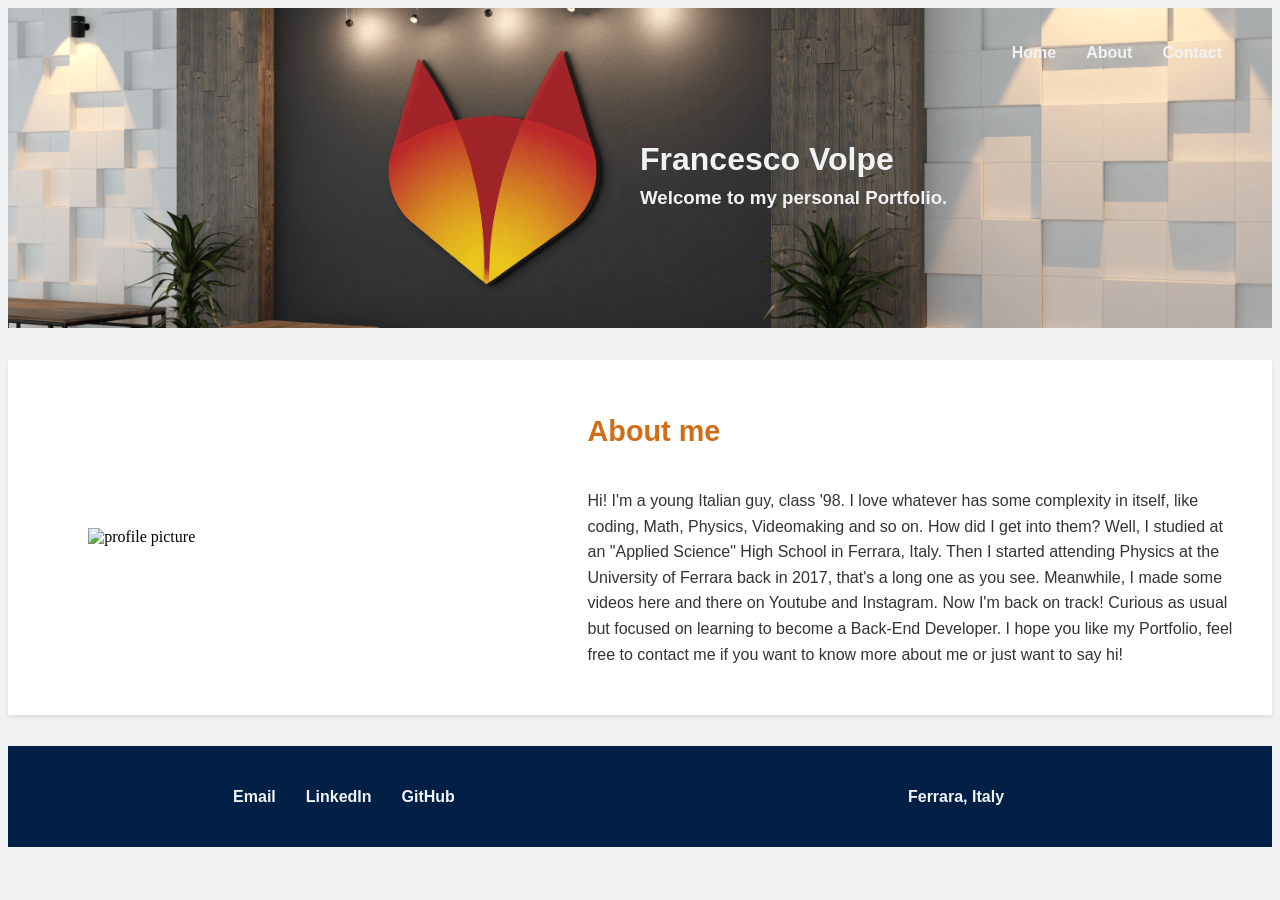
==== docs/index.html @ 434eae7e "Fixed header, better header form, header html fixed" ====
<!DOCTYPE html>
<html lang="en">
<head>
    <meta charset="UTF-8">
    <meta name="viewport" content="width=device-width, initial-scale=1.0">

    <!-- Favicon and title of the page -->
    <title>Francesco Volpe Portfolio</title>
    <link rel="icon" type="image/x-icon" href="images/favicon_logo/favicon.ico">
    <link rel="icon" href="images/favicon_logo/favicon-32x32.png" sizes="32x32">
    <link rel="icon" href="images/favicon_logo/favicon-48x48.png" sizes="48x48">
    <link rel="icon" href="images/favicon_logo/favicon-192x192.png" sizes="192x192">
    <link rel="icon" href="images/favicon_logo/favicon-512x512.png" sizes="512x512">
    <link rel="apple-touch-icon-precomposed" href="images/favicon_logo/apple-touch-icon.png">

    <!-- Link to the CSS file -->
    <link rel="stylesheet" href="css/style.css">
</head>
<body>
    <header>
        <!-- Logo Mockup at the top, navbar on the top right and my name -->
        <!-- Header backroung picture, a personal mockup -->
        <img src="images/logo_mockup.png" alt="logo mockup">
        <!-- Navbar with cross references -->
        <nav>
            <ul>
                <li><a href="index.html" alt="home">Home</a></li>
                <li><a href="about.html" alt="more about me">About</a></li>
                <li><a href="contact.html" alt="contact information">Contact</a></li>
            </ul>
        </nav>
        <h1>Francesco Volpe</h1>
        <h3>Welcome to my personal Portfolio.</h3>
    </header>

    <main>
        <div class="info" id="about-me">
            <img src="images/profile_picture.png" alt="profile picture">
            <div class="info-text">
                <h2>About me</h2>
                <p>Hi! I'm a young Italian guy, class '98. I love whatever has some complexity in itself, like coding, Math, Physics, Videomaking and so on. How did I get into them? Well, I studied at an "Applied Science" High School in Ferrara, Italy. Then I started attending Physics at the University of Ferrara back in 2017, that's a long one as you see. Meanwhile, I made some videos here and there on Youtube and Instagram. Now I'm back on track! Curious as usual but focused on learning to become a Back-End Developer. I hope you like my Portfolio, feel free to contact me if you want to know more about me or just want to say hi!</p>
            </div>
        </div>

        <div class="skills">
            <div></div>
        </div>
    </main>

    <footer>
        <nav>
            <ul>
                <li>
                    <a href="mailto:francesco.volpe@example.com">Email</a>
                </li>
                <li>
                    <a href="https://www.linkedin.com/in/francesco-volpe-a74a031b6/" target="_blank">LinkedIn</a>
                </li>
                <li>
                    <a href="https://github.com/TheFox43" target="_blank">GitHub</a>
                </li>
            </ul>
        </nav>
        <p>Ferrara, Italy</p>
    </footer>

    <script src="js/main.js"></script>
</body>
</html>
---- docs/css/style.css ----
/*
** Gloabl Page Style
*/

body{
    background-color: #f0f2f4;
}

/*
** Style for the header image and nav bar
*/

header{
    /* Position of the header box in the page */
    width: 100%;
    height: 320px;
    position: relative;
    font-family: 'Montserrat', sans-serif;
}

header img{
    position: absolute;
    top: 0;
    left: 0;
    width: 100%;
    height: 100%;
    object-fit: cover;
    z-index: -1;
}

header nav{
    /* Position of the nav bar inside the header box */
    position: absolute;
    top: 20px;
    right: 50px;
    margin: 0;
}

header nav ul{
    display: flex;
    gap: 30px;
    list-style: none;
}

header nav a{
    color: #f0f2f4;
    text-decoration: none;
    font-weight: bold;
}

header h1,
header h3{
    position: absolute;
    /* Style of the h1 name text */
    color: #f0f2f4;
}

header h1{
    top: 35%;
    left: 50%;
}

header h3{
    top: 50%;
    left: 50%;
}

/*
** Style for the footer
*/

footer{
    background-color: #021f45;
    padding: 2% 0%;
    display: grid;
    grid-template-columns: 1fr 1fr;
    font-family: 'Montserrat', sans-serif;
}

footer nav{
    grid-column: 1 / 1;
    justify-self: center;
}

footer nav ul{
    display: flex;
    gap: 30px;
    list-style: none;
}

footer nav a{
    color: #f0f2f4;
    text-decoration: none;
    font-weight: bold;
}

footer p{
    color: #f0f2f4;
    padding-inline: 30px;
    font-weight: bold;
    grid-column: 2 / 2;
    justify-self: center;
}

@media (max-width: 768px) {
    footer nav ul{
        gap: 20px;
    }

    footer nav a{
        justify-self: start;
    }

    footer p{
        justify-self: end;
    }
}

/*
**
** Style for the index.html page
**
*/

/*
** Responsive design for the personal info section: smartphones
*/

@media (max-width: 768px) {
    .header nav{
        font-size: 0.8em;
    }

    .header-text{
        grid-template-columns: 1fr 1fr;
        transform: translate(+50%, +25%);
    }

    .header-text h1{
        font-size: 1.2em;
    }

    .header-text h3{
        display: none;
    }
}

/*
** Main body style
*/

/*
** Style for the personal info section
*/

.info{
    /* Position and structure of the info box in the page */
    display: grid;
    grid-template-columns: 2fr 3fr;
    width: 100%;

    /* Structure of the elements inside the info box */
    gap: 5%;
    align-items: center;
    justify-items: center;

    /* Style of the info box in the page */
    margin: 2.5% 0%;
    padding: 2.5% 0%;
    background-color: #fff;
    box-shadow: 0 2px 4px rgba(0,0,0,0.1);
}

.info img{
    width: 90%;
    max-width: 320px;
    height: auto;
    align-self: center;
    justify-self: center;
}

.info-text{
    /* Position of the header text inside the header box */
    display: flex;
    width: 90%;
    flex-direction: column;
    align-self: center;
    justify-self: center;

    /* Style of the header text */
    font-family: 'Montserrat', sans-serif;
}

.info-text h2{
    font-size: 1.8em;
    color: #d16d16;
}

.info-text p{
    font-size: 1em;
    line-height: 1.6;
    color: #333;
}

.info-text p a{
    color: #d16d16;
    text-decoration: none;
    font-weight: bold;
}

/*
** Responsive design for the personal info section: smartphones
*/

@media (max-width: 768px) {
    .info {
        grid-template-columns: 1fr;
        gap: 20px;
    }

    .info img {
        width: 80%;
        height: auto;
        grid-row: auto;
    }

    .info-text h2{
        font-size: 1.5em;
    }
}

/*
**
** Style for the about.html page
**
*/

.info-welcome{
    /* Position and structure of the info box in the page */
    width: 100%;
    align-items: center;

    /* Style of the info box in the page */
    margin: 2% 0%;
    padding: 2% 0%;
    background-color: #fff;
    box-shadow: 0 2px 4px rgba(0,0,0,0.1);

    /* Style of the header text */
    font-family: 'Montserrat', sans-serif;
}

.info-welcome h2{
    padding-inline: 5%;
    font-size: 1.8em;
    color: #d16d16;
}

.info-welcome p{
    padding-inline: 5%;
    font-size: 1em;
    line-height: 1.6;
    color: #333;
}

/*
** Responsive design for the personal info welcome section: smartphones
*/

@media (max-width: 768px) {
    .info-welcome h2{
        text-align: center;
        font-size: 1.5em;
    }

    .info-welcome p{
        text-align: center;
        font-size: 1em;
    }
}

/*
** Style for the education section
*/

.edu{
    /* Position and structure of the info box in the page */
    width: 100%;

    /* Style of the info box in the page */
    margin: 2% 0%;
    padding: 2% 0%;
    background-color: #fff;
    box-shadow: 0px 2px 4px rgba(0,0,0,0.1);

    /* Style of the header text */
    font-family: 'Montserrat', sans-serif;
}

.edu h2{
    padding-inline: 5%;
    font-size: 1.8em;
    color: #d16d16;
}

.title{
    display: grid;
    width: 100%;
    grid-template-columns: 2fr 3fr;

    /* Style of the info box in the page */
    margin: 5% 0%;
    padding: 5% 0%;
    background-color: #f0f2f4;
    box-shadow: 0px 2px 4px rgba(0,0,0,0.1);

    /* Style of the header text */
    font-family: 'Montserrat', sans-serif;
}

.title p{
    grid-column: 2 / 2;
    padding-inline: 5%;
    font-size: 1em;
    line-height: 1.6;
    color: #333;
}

.school{
    grid-column: 1 / 1;
    display: flex;
    flex-direction: column;
}

.school h3{
    padding-inline: 15%;
    font-size: 1.2em;
    color: #021f45;
}

.school h4{
    padding-inline: 15%;
    font-size: 1em;
    color: #021f45;
}

/*
** Responsive design for the personal info education section: smartphones
*/

@media (max-width: 768px) {
    .edu h2{
        text-align: center;
        font-size: 1.5em;
    }

    .title{
        grid-template-columns: 1fr;
        align-items: center;
    }

    .title p{
        grid-column: 1 / 1;;
        text-align: center;
    }

    .school h3{
        margin: 0 0;
        text-align: center;
    }

    .school h4{
        margin: 0 0;
        text-align: center;
    }
}

/*
** Style for the work section
*/

.work{
    /* Position and structure of the info box in the page */
    width: 100%;

    /* Style of the info box in the page */
    margin: 2% 0%;
    padding: 2% 0%;
    background-color: #fff;
    box-shadow: 0px 2px 4px rgba(0,0,0,0.1);

    /* Style of the header text */
    font-family: 'Montserrat', sans-serif;
}

.work h2{
    padding-inline: 5%;
    font-size: 1.8em;
    color: #d16d16;
}

.job{
    /* Position and structure of the info box in the page */
    display: grid;
    width: 100%;
    grid-template-columns: 2fr 3fr;

    /* Style of the info box in the page */
    margin: 5% 0%;
    padding: 5% 0%;
    background-color: #f0f2f4;
    box-shadow: 0px 2px 4px rgba(0,0,0,0.1);

    /* Style of the header text */
    font-family: 'Montserrat', sans-serif;
}

.job p{
    grid-column: 2 / 2;
    padding-inline: 5%;
    font-size: 1em;
    line-height: 1.6;
    color: #333;
}

.company{
    grid-column: 1 / 1;
    display: flex;
    flex-direction: column;
}

.company h3{
    padding-inline: 15%;
    font-size: 1.2em;
    color: #021f45;
}

.company h4{
    padding-inline: 15%;
    font-size: 1em;
    color: #021f45;
}

/*
** Responsive design for the personal info work section: smartphones
*/

@media (max-width: 768px) {
    .work h2{
        text-align: center;
        font-size: 1.5em;
    }

    .job{
        grid-template-columns: 1fr;
        align-items: center;
    }

    .job p{
        grid-column: 1 / 1;
        text-align: center;
    }

    .company h3{
        margin: 0 0;
        text-align: center;
    }

    .company h4{
        margin: 0 0;
        text-align: center;
    }
}

/*
**
** Style for the contact.html page
**
*/

/*
** Style for the contact form section
*/

.contact{
    /* Position and structure of the form box in the page */
    width: 100%;
    display: grid;
    grid-template-columns: 2fr 3fr;

    /* Style of the form box in the page */
    margin: 2% 0%;
    padding: 2% 0%;
    background-color: #fff;
    box-shadow: 0px 2px 4px rgba(0,0,0,0.1);

    /* Style of the form text */
    font-family: 'Montserrat', sans-serif;
}

.contact h2{
    grid-column: 1;
    padding-inline: 10%;
    font-size: 1.8em;
    color: #d16d16;
}

.contact form{
    grid-column: 1;
    width: 100%;

    display: flex;
    flex-direction: column;
    gap: 20px;
    padding-inline: 10%;
    align-items: stretch;
}

.contact form label{
    display: flex;
    flex-direction: column;
    gap: 10px;
    align-self: flex-start;
    color: #021f45;
    font-size: 1em;
}

.contact form label input{
    width: 100%;
    min-width: 200px;
    padding: 5% 5%;
    font-family: 'Montserrat', sans-serif;
    border: 2px solid #021f45;
    border-radius: 8px;
}

.contact form label textarea{
    width: 100%;
    min-width: 200px;
    min-height: 250px;
    margin: 2% 0%;
    padding: 5% 5%;
    font-family: 'Montserrat', sans-serif;
    border: 2px solid #021f45;
    border-radius: 8px;
}

.contact form button{
    align-self: flex-start;
    padding: 10px 20px;
    background-color: #d16d16;
    color: #f0f2f4;
    border: 2px solid #021f45;
    border-radius: 8px;
    font-weight: bold;
    cursor: pointer;
    font-family: 'Montserrat', sans-serif;
}

.maps{
    grid-column: 2;
    width: 100%;
    max-width: 650px;
    display: flex;
    justify-content: center;
    align-items: center;
}

.maps iframe{
    width: 90%;
    height: 90%;
    min-height: 350px;
    margin: 0 0;
    padding: 20px 0 0 0;
    border-radius: 8px;
}

/*
** Responsive design for the contact form section: smartphones
*/

@media (max-width: 768px) {
    .contact{
        grid-template-columns: 1fr;
        align-items: center;
    }

    .contact h2{
        text-align: center;
        font-size: 1.5em;
    }

    .contact form{
        justify-self: center;
        align-self: center;
        align-items: center;
    }

    .contact form label{
        text-align: center;
        align-self: center;
        justify-self: center;
    }

    .contact form label input{
        align-self: center;
        justify-self: center;
    }

    .contact form label textarea{
        align-self: center;
        justify-self: center;
    }

    .contact form button{
        align-self: center;
    }

    .maps{
        grid-column: 1;
        align-self: center;
        justify-self: center;
        min-height: 250px;
        margin: 20px 0;
    }
}
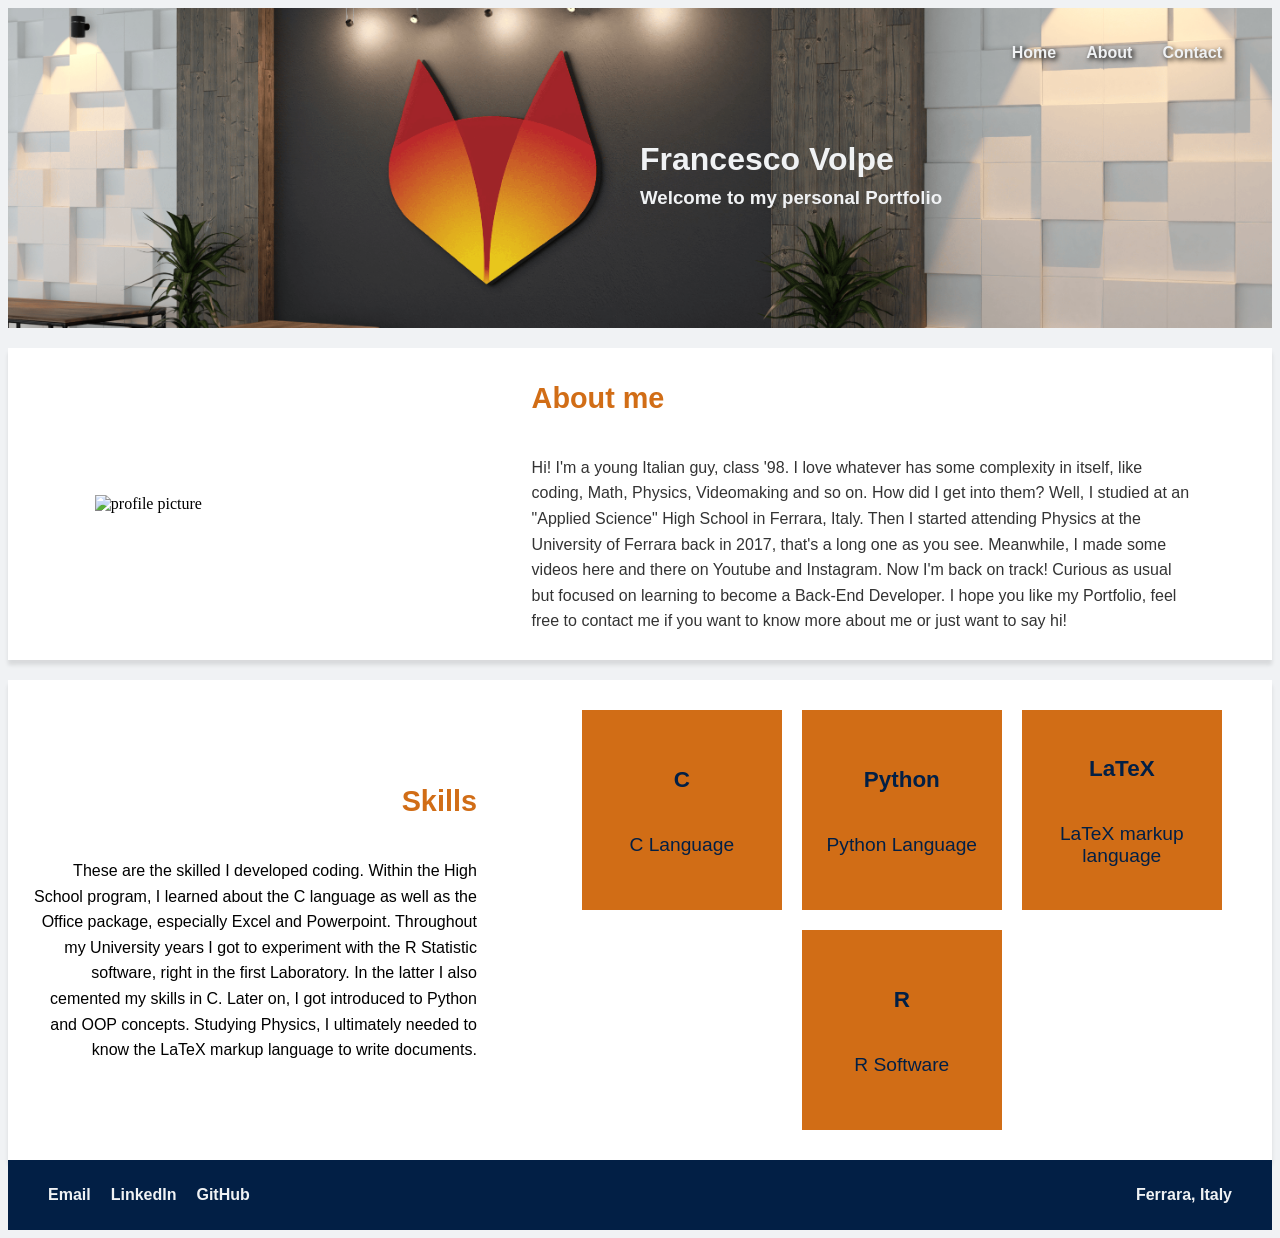
==== commit 88306019: "built skills section with cards and description" ====
--- a/docs/index.html
+++ b/docs/index.html
@@ -30,7 +30,7 @@
             </ul>
         </nav>
         <h1>Francesco Volpe</h1>
-        <h3>Welcome to my personal Portfolio.</h3>
+        <h3>Welcome to my personal Portfolio</h3>
     </header>
 
     <main>
@@ -43,7 +43,56 @@
         </div>
 
         <div class="skills">
-            <div></div>
+            <div class="skills-intro">
+                <h2>Skills</h2>
+                <p>These are the skilled I developed coding. Within the High School program, I learned about the C language as well as the Office package, especially Excel and Powerpoint. Throughout my University years I got to experiment with the R Statistic software, right in the first Laboratory. In the latter I also cemented my skills in C. Later on, I got introduced to Python and OOP concepts. Studying Physics, I ultimately needed to know the LaTeX markup language to write documents.</p>
+            </div>
+            <div class="skill-cards">
+                <div class="card">
+                    <div class="card-inner">
+                        <div class="card-front">
+                            <h3>C</h3>
+                            <p>C Language</p>
+                        </div>
+                        <div class="card-back">
+                            <p>Programming language</p>
+                        </div>
+                    </div>
+                </div>
+                <div class="card">
+                    <div class="card-inner">
+                        <div class="card-front">
+                            <h3>Python</h3>
+                            <p>Python Language</p>
+                        </div>
+                        <div class="card-back">
+                            <p>Programming language</p>
+                        </div>
+                    </div>
+                </div>
+                <div class="card">
+                    <div class="card-inner">
+                        <div class="card-front">
+                            <h3>LaTeX</h3>
+                            <p>LaTeX markup language</p>
+                        </div>
+                        <div class="card-back">
+                            <p>Markup language</p>
+                        </div>
+                    </div>
+                </div>
+                <div class="card">
+                    <div class="card-inner">
+                        <div class="card-front">
+                            <h3>R</h3>
+                            <p>R Software</p>
+                        </div>
+                        <div class="card-back">
+                            <p>Statistic software & language</p>
+                        </div>
+                    </div>
+                </div>
+            </div>
         </div>
     </main>
 
@@ -61,7 +110,7 @@
                 </li>
             </ul>
         </nav>
-        <p>Ferrara, Italy</p>
+        <p><a href="https://maps.app.goo.gl/qTKh9sCd3nWnhoSq8" alt="city">Ferrara, Italy</a></p>
     </footer>
 
     <script src="js/main.js"></script>
--- a/docs/css/style.css
+++ b/docs/css/style.css
@@ -25,7 +25,7 @@
     width: 100%;
     height: 100%;
     object-fit: cover;
-    z-index: -1;
+    z-index: -1; /* Don't know, don't ask */
 }
 
 header nav{
@@ -42,10 +42,11 @@
     list-style: none;
 }
 
-header nav a{
+header nav ul a{
     color: #f0f2f4;
     text-decoration: none;
     font-weight: bold;
+    text-shadow: 2px 2px 5px black;
 }
 
 header h1,
@@ -53,6 +54,7 @@
     position: absolute;
     /* Style of the h1 name text */
     color: #f0f2f4;
+    white-space: nowrap;
 }
 
 header h1{
@@ -66,53 +68,87 @@
 }
 
 /*
+** Responsive design for the personal info section: smartphones
+*/
+
+@media (max-width: 768px){
+    header{
+        height: 220px;
+    }
+
+    header img{
+        height: 220px;
+    }
+
+    header h1{
+        top: 25%;
+        left: 50%;
+        transform: translateX(-50%);
+        font-size: 1.8em;
+    }
+
+    header h3{
+        top: 40%;
+        left: 50%;
+        transform: translateX(-50%);
+        font-size: 1.2em;
+    }
+
+    header nav{
+        top: 10px;
+        right: 20px;
+    }
+
+    header nav ul{
+        gap: 15px;
+    }
+}
+
+/*
 ** Style for the footer
 */
 
 footer{
+    /* Position of the items inside */
+    display: flex;
+    justify-content: space-between;
+    align-items: center;
+    gap: 40px;
+
+    /* Dimensions of the footer */
+    width: 100%;
+    padding: 10px 0px;
+
+    /* Style of the footer box */
     background-color: #021f45;
-    padding: 2% 0%;
-    display: grid;
-    grid-template-columns: 1fr 1fr;
-    font-family: 'Montserrat', sans-serif;
-}
-
-footer nav{
-    grid-column: 1 / 1;
-    justify-self: center;
+    font-family: 'Montserrat', sans-serif;
 }
 
 footer nav ul{
     display: flex;
-    gap: 30px;
+    gap: 20px;
     list-style: none;
 }
 
-footer nav a{
+footer nav ul a,
+footer p,
+footer p a{
     color: #f0f2f4;
     text-decoration: none;
     font-weight: bold;
 }
 
 footer p{
-    color: #f0f2f4;
-    padding-inline: 30px;
-    font-weight: bold;
-    grid-column: 2 / 2;
-    justify-self: center;
-}
-
-@media (max-width: 768px) {
-    footer nav ul{
-        gap: 20px;
-    }
-
-    footer nav a{
-        justify-self: start;
-    }
-
+    padding-right: 40px;
+}
+
+/*
+** Responsive design for the footer
+*/
+
+@media (max-width: 768px){
     footer p{
-        justify-self: end;
+        padding-right: 25px;
     }
 }
 
@@ -121,29 +157,6 @@
 ** Style for the index.html page
 **
 */
-
-/*
-** Responsive design for the personal info section: smartphones
-*/
-
-@media (max-width: 768px) {
-    .header nav{
-        font-size: 0.8em;
-    }
-
-    .header-text{
-        grid-template-columns: 1fr 1fr;
-        transform: translate(+50%, +25%);
-    }
-
-    .header-text h1{
-        font-size: 1.2em;
-    }
-
-    .header-text h3{
-        display: none;
-    }
-}
 
 /*
 ** Main body style
@@ -160,15 +173,15 @@
     width: 100%;
 
     /* Structure of the elements inside the info box */
-    gap: 5%;
+    gap: 30px;
     align-items: center;
     justify-items: center;
 
     /* Style of the info box in the page */
-    margin: 2.5% 0%;
-    padding: 2.5% 0%;
+    margin: 20px 0;
+    padding: 10px 0;
     background-color: #fff;
-    box-shadow: 0 2px 4px rgba(0,0,0,0.1);
+    box-shadow: 0 5px 4px rgba(0,0,0,0.1);
 }
 
 .info img{
@@ -185,7 +198,7 @@
     width: 90%;
     flex-direction: column;
     align-self: center;
-    justify-self: center;
+    justify-self: start;
 
     /* Style of the header text */
     font-family: 'Montserrat', sans-serif;
@@ -213,20 +226,127 @@
 */
 
 @media (max-width: 768px) {
-    .info {
+    .info{
         grid-template-columns: 1fr;
         gap: 20px;
     }
 
-    .info img {
+    .info img{
         width: 80%;
         height: auto;
+        max-width: 250px;
         grid-row: auto;
     }
 
     .info-text h2{
         font-size: 1.5em;
-    }
+        text-align: center;
+    }
+
+    .info-text p{
+        text-align: center;
+    }
+}
+
+/*
+** Style structured in cards for the skills section
+*/
+
+.skills{
+    /* Style inside of the skills box */
+    display: grid;
+    grid-template-columns: 2fr 3fr;
+    gap: 30px;
+    align-items: center;
+    justify-items: center;
+
+    /* Style of the skills box in the page */
+    width: 100%;
+    background-color: #fff;
+    box-shadow: 0px 5px 4px rgba(0,0,0,0.1);
+
+    /* Style of the header text */
+    font-family: 'Montserrat', sans-serif;
+}
+
+.skills-intro{
+    width: 90%;
+    display: flex;
+    flex-direction: column;
+    align-items: end;
+    align-self: center;
+}
+
+.skills-intro h2{
+    font-size: 1.8em;
+    color: #d16d16;
+}
+
+.skills-intro p{
+    text-align: end;
+    line-height: 1.6;
+}
+
+.skill-cards{
+    width: 90%;
+    margin: 20px 0;
+    padding: 10px 0;
+
+    /* Style of the cards inside the box */
+    display: flex;
+    flex-wrap: wrap;
+    gap: 20px;
+    justify-content: center;
+}
+
+.card{
+    width: 200px;
+    height: 200px;
+    padding: 0 0px;
+    perspective: 1000px;
+}
+
+.card-inner{
+    width: 100%;
+    height: 100%;
+    position: relative;
+    transition: transform 0.5s;
+    transform-style: preserve-3d;
+}
+
+/* Rotation on mouse hovering */
+.card:hover .card-inner{
+    transform: rotateY(180deg);
+}
+
+.card-front, .card-back{
+    position: absolute;
+    width: 100%;
+    height: 100%;
+    backface-visibility: hidden;
+    display: flex;
+    justify-content: center;
+    align-items: center;
+    font-size: 1.2em;
+}
+
+.card-front p, .card-back p{
+    padding-inline: 5%;
+}
+
+.card-front{
+    display: flex;
+    flex-direction: column;
+    text-align: center;
+    background: #d16d16;
+    color: #021f45;
+}
+
+.card-back{
+    text-align: center;
+    background: #021f45;
+    color: #f0f2f4;
+    transform: rotateY(180deg);
 }
 
 /*
@@ -241,10 +361,10 @@
     align-items: center;
 
     /* Style of the info box in the page */
-    margin: 2% 0%;
-    padding: 2% 0%;
+    margin: 20px 0;
+    padding: 10px 0;
     background-color: #fff;
-    box-shadow: 0 2px 4px rgba(0,0,0,0.1);
+    box-shadow: 0px 5px 4px rgba(0,0,0,0.1);
 
     /* Style of the header text */
     font-family: 'Montserrat', sans-serif;
@@ -288,10 +408,10 @@
     width: 100%;
 
     /* Style of the info box in the page */
-    margin: 2% 0%;
-    padding: 2% 0%;
+    margin: 20px 0;
+    padding: 10px 0;
     background-color: #fff;
-    box-shadow: 0px 2px 4px rgba(0,0,0,0.1);
+    box-shadow: 0px 5px 4px rgba(0,0,0,0.1);
 
     /* Style of the header text */
     font-family: 'Montserrat', sans-serif;
@@ -304,15 +424,20 @@
 }
 
 .title{
+    /* Style of the box */
+    width: 95%;
+    border-radius: 8px;
+    justify-self: center;
+
+    /* Position of the items inside this box */
     display: grid;
-    width: 100%;
     grid-template-columns: 2fr 3fr;
 
     /* Style of the info box in the page */
-    margin: 5% 0%;
-    padding: 5% 0%;
+    margin: 20px 0;
+    padding: 10px 0;
     background-color: #f0f2f4;
-    box-shadow: 0px 2px 4px rgba(0,0,0,0.1);
+    box-shadow: 0px 5px 4px rgba(0,0,0,0.1);
 
     /* Style of the header text */
     font-family: 'Montserrat', sans-serif;
@@ -320,6 +445,7 @@
 
 .title p{
     grid-column: 2 / 2;
+    align-self: center;
     padding-inline: 5%;
     font-size: 1em;
     line-height: 1.6;
@@ -330,16 +456,19 @@
     grid-column: 1 / 1;
     display: flex;
     flex-direction: column;
+    align-self: center;
 }
 
 .school h3{
-    padding-inline: 15%;
+    margin: 0 0;
+    padding: 10px 7%;
     font-size: 1.2em;
     color: #021f45;
 }
 
 .school h4{
-    padding-inline: 15%;
+    margin: 0 0;
+    padding: 10px 7%;
     font-size: 1em;
     color: #021f45;
 }
@@ -357,6 +486,7 @@
     .title{
         grid-template-columns: 1fr;
         align-items: center;
+        padding: 15px 0;
     }
 
     .title p{
@@ -384,32 +514,36 @@
     width: 100%;
 
     /* Style of the info box in the page */
-    margin: 2% 0%;
-    padding: 2% 0%;
+    margin: 20px 0;
+    padding: 10px 0;
     background-color: #fff;
-    box-shadow: 0px 2px 4px rgba(0,0,0,0.1);
+    box-shadow: 0px 5px 4px rgba(0,0,0,0.1);
 
     /* Style of the header text */
     font-family: 'Montserrat', sans-serif;
 }
 
 .work h2{
+    font-size: 1.8em;
     padding-inline: 5%;
-    font-size: 1.8em;
     color: #d16d16;
 }
 
 .job{
+    /* Style of the box */
+    width: 95%;
+    border-radius: 8px;
+    justify-self: center;
+
     /* Position and structure of the info box in the page */
     display: grid;
-    width: 100%;
     grid-template-columns: 2fr 3fr;
 
     /* Style of the info box in the page */
-    margin: 5% 0%;
-    padding: 5% 0%;
+    margin: 20px 0;
+    padding: 10px 0;
     background-color: #f0f2f4;
-    box-shadow: 0px 2px 4px rgba(0,0,0,0.1);
+    box-shadow: 0px 5px 4px rgba(0,0,0,0.1);
 
     /* Style of the header text */
     font-family: 'Montserrat', sans-serif;
@@ -417,7 +551,7 @@
 
 .job p{
     grid-column: 2 / 2;
-    padding-inline: 5%;
+    align-self: center;
     font-size: 1em;
     line-height: 1.6;
     color: #333;
@@ -427,16 +561,19 @@
     grid-column: 1 / 1;
     display: flex;
     flex-direction: column;
+    align-self: center;
 }
 
 .company h3{
-    padding-inline: 15%;
+    margin: 0 0;
+    padding: 10px 7%;
     font-size: 1.2em;
     color: #021f45;
 }
 
 .company h4{
-    padding-inline: 15%;
+    margin: 0 0;
+    padding: 10px 7%;
     font-size: 1em;
     color: #021f45;
 }
@@ -492,7 +629,7 @@
     margin: 2% 0%;
     padding: 2% 0%;
     background-color: #fff;
-    box-shadow: 0px 2px 4px rgba(0,0,0,0.1);
+    box-shadow: 0px 5px 4px rgba(0,0,0,0.1);
 
     /* Style of the form text */
     font-family: 'Montserrat', sans-serif;
@@ -560,18 +697,16 @@
 .maps{
     grid-column: 2;
     width: 100%;
-    max-width: 650px;
-    display: flex;
-    justify-content: center;
-    align-items: center;
+    max-width: 750px;
+    display: flex;
+    justify-content: start;
+    align-self: center;
 }
 
 .maps iframe{
     width: 90%;
     height: 90%;
     min-height: 350px;
-    margin: 0 0;
-    padding: 20px 0 0 0;
     border-radius: 8px;
 }
 
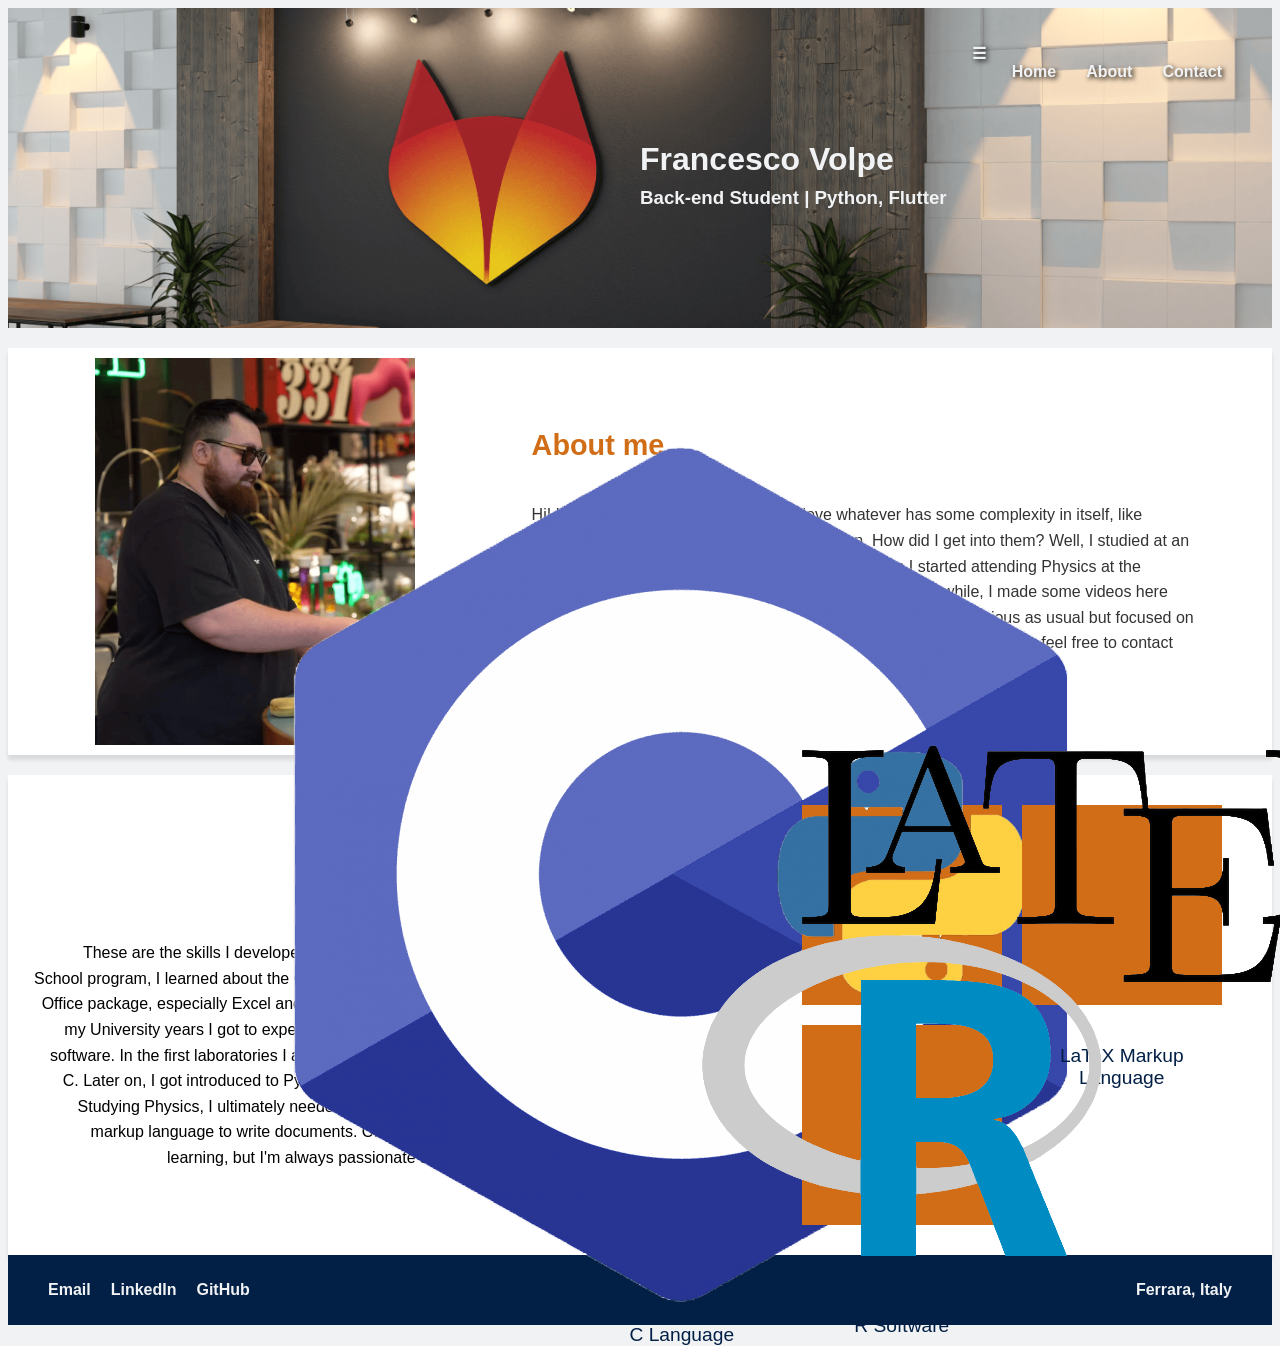
==== commit 1a85c999: "changed some descriptions" ====
--- a/docs/index.html
+++ b/docs/index.html
@@ -22,15 +22,20 @@
         <!-- Header backroung picture, a personal mockup -->
         <img src="images/logo_mockup.png" alt="logo mockup">
         <!-- Navbar with cross references -->
-        <nav>
+        <nav class="menu">
             <ul>
-                <li><a href="index.html" alt="home">Home</a></li>
-                <li><a href="about.html" alt="more about me">About</a></li>
-                <li><a href="contact.html" alt="contact information">Contact</a></li>
+                <li class="dropdown">
+                    <a href="#" id="menu-toggle">☰</a>
+                    <ul class="dropdown-content">
+                        <li><a href="index.html" alt="home">Home</a></li>
+                        <li><a href="about.html" alt="more about me">About</a></li>
+                        <li><a href="contact.html" alt="contact information">Contact</a></li>
+                    </ul>
+                </li>
             </ul>
         </nav>
         <h1>Francesco Volpe</h1>
-        <h3>Welcome to my personal Portfolio</h3>
+        <h3>Back-end Student | Python, Flutter</h3>
     </header>
 
     <main>
@@ -38,57 +43,69 @@
             <img src="images/profile_picture.png" alt="profile picture">
             <div class="info-text">
                 <h2>About me</h2>
-                <p>Hi! I'm a young Italian guy, class '98. I love whatever has some complexity in itself, like coding, Math, Physics, Videomaking and so on. How did I get into them? Well, I studied at an "Applied Science" High School in Ferrara, Italy. Then I started attending Physics at the University of Ferrara back in 2017, that's a long one as you see. Meanwhile, I made some videos here and there on Youtube and Instagram. Now I'm back on track! Curious as usual but focused on learning to become a Back-End Developer. I hope you like my Portfolio, feel free to contact me if you want to know more about me or just want to say hi!</p>
+                <p>Hi! I'm a young Italian guy, class '98. I love whatever has some complexity in itself, like coding, Math, Physics, Videomaking and so on. How did I get into them? Well, I studied at an "Applied Science" High School in Ferrara, Italy. Then I started attending Physics at the University of Ferrara back in 2017, it's been a while. Meanwhile, I made some videos here and there on Youtube and Instagram. Now I'm back on track! Curious as usual but focused on learning to become a Back-End Developer. I hope you like my Portfolio, feel free to contact me if you want to know more about me or just want to say hi!</p>
             </div>
         </div>
 
         <div class="skills">
             <div class="skills-intro">
                 <h2>Skills</h2>
-                <p>These are the skilled I developed coding. Within the High School program, I learned about the C language as well as the Office package, especially Excel and Powerpoint. Throughout my University years I got to experiment with the R Statistic software, right in the first Laboratory. In the latter I also cemented my skills in C. Later on, I got introduced to Python and OOP concepts. Studying Physics, I ultimately needed to know the LaTeX markup language to write documents.</p>
+                <p>These are the skills I developed coding. Within the High School program, I learned about the C language as well as the Office package, especially Excel and Powerpoint. Throughout my University years I got to experiment with the R Statistic software. In the first laboratories I also cemented my skills in C. Later on, I got introduced to Python and OOP concepts. Studying Physics, I ultimately needed to learn the LaTeX markup language to write documents. Obiously I'm still learning, but I'm always passionate about it!</p>
             </div>
             <div class="skill-cards">
                 <div class="card">
                     <div class="card-inner">
                         <div class="card-front">
-                            <h3>C</h3>
+                            <img src="images/languages_icons/c_icon.png">
                             <p>C Language</p>
                         </div>
                         <div class="card-back">
-                            <p>Programming language</p>
+                            <p>60%</p>
+                            <div class="bar">
+                                <div class="fill" style="width: 60%;"></div>
+                            </div>
                         </div>
                     </div>
                 </div>
                 <div class="card">
                     <div class="card-inner">
                         <div class="card-front">
-                            <h3>Python</h3>
+                            <img src="images/languages_icons/python_icon.png">
                             <p>Python Language</p>
                         </div>
                         <div class="card-back">
-                            <p>Programming language</p>
+                            <p>40%</p>
+                            <div class="bar">
+                                <div class="fill" style="width: 40%;"></div>
+                            </div>
                         </div>
                     </div>
                 </div>
                 <div class="card">
                     <div class="card-inner">
                         <div class="card-front">
-                            <h3>LaTeX</h3>
-                            <p>LaTeX markup language</p>
+                            <img src="images/languages_icons/latex_icon.png">
+                            <p>LaTeX Markup Language</p>
                         </div>
                         <div class="card-back">
-                            <p>Markup language</p>
+                            <p>80%</p>
+                            <div class="bar">
+                                <div class="fill" style="width: 80%;"></div>
+                            </div>
                         </div>
                     </div>
                 </div>
                 <div class="card">
                     <div class="card-inner">
                         <div class="card-front">
-                            <h3>R</h3>
+                            <img src="images/languages_icons/r_icon.png">
                             <p>R Software</p>
                         </div>
                         <div class="card-back">
-                            <p>Statistic software & language</p>
+                            <p>70%</p>
+                            <div class="bar">
+                                <div class="fill" style="width: 70%;"></div>
+                            </div>
                         </div>
                     </div>
                 </div>
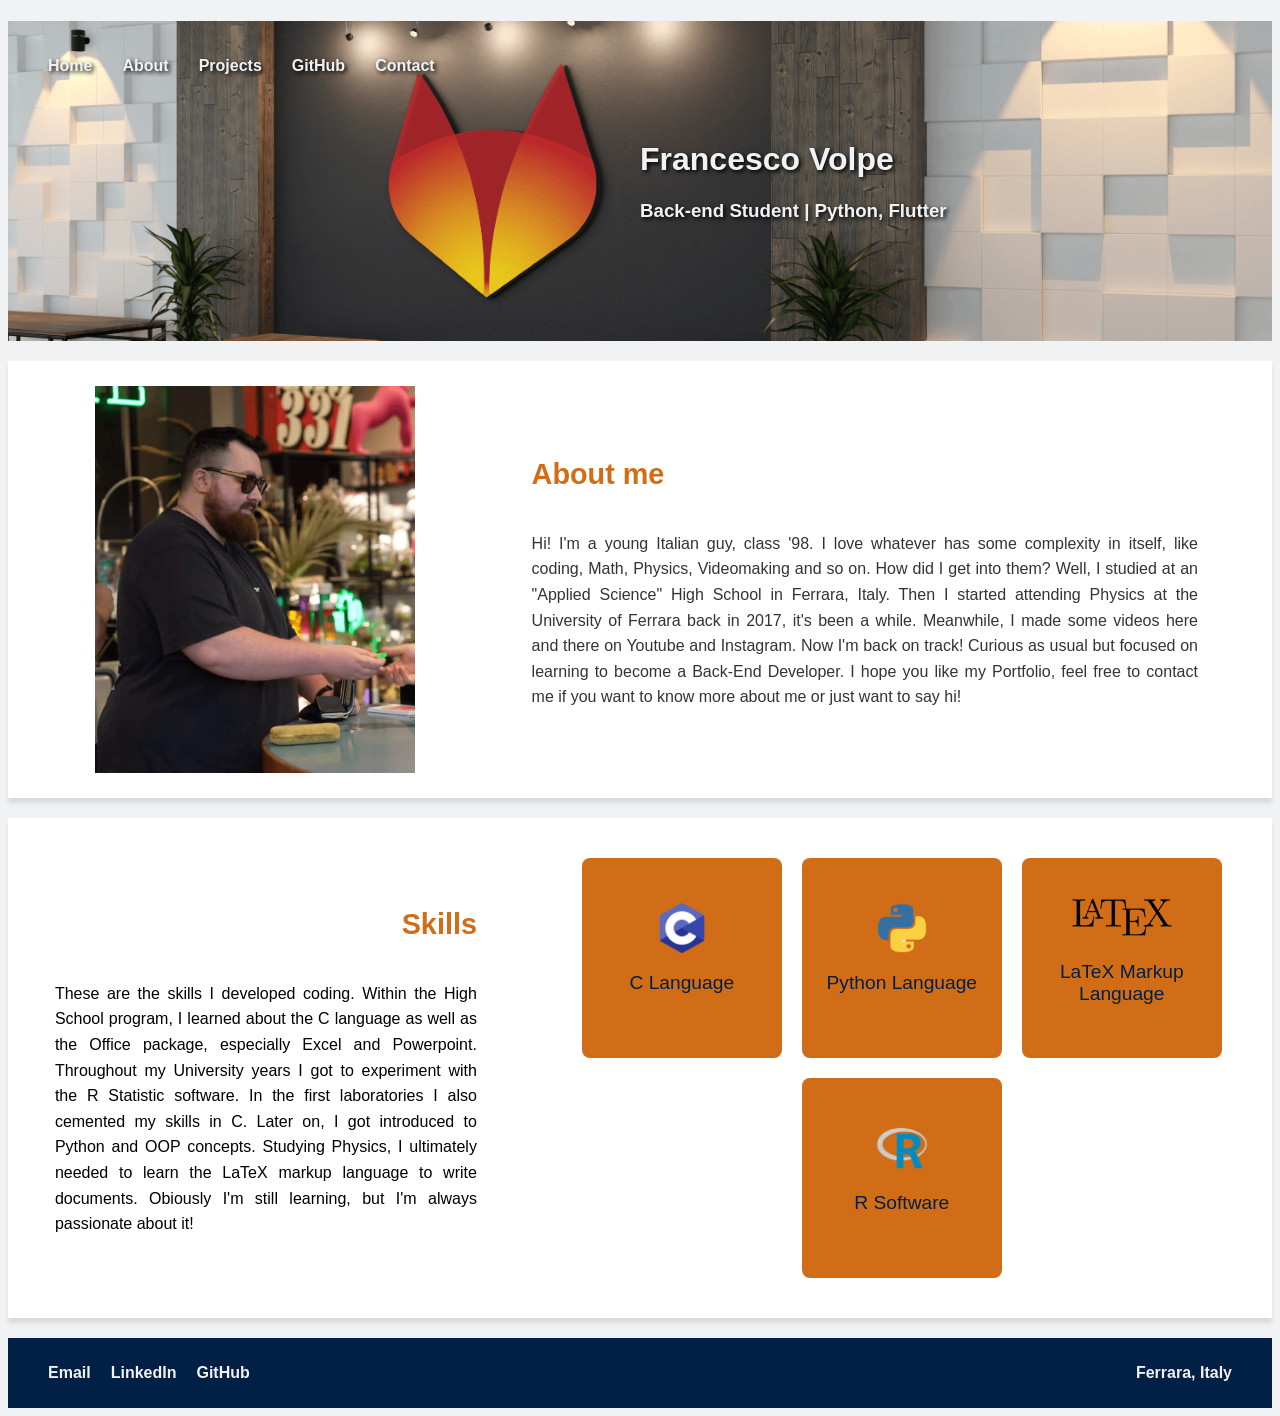
==== commit b550abf1: "navbar complete remake, toggle in mobile and expanded in desktop" ====
--- a/docs/index.html
+++ b/docs/index.html
@@ -22,16 +22,17 @@
         <!-- Header backroung picture, a personal mockup -->
         <img src="images/logo_mockup.png" alt="logo mockup">
         <!-- Navbar with cross references -->
-        <nav class="menu">
-            <ul>
-                <li class="dropdown">
-                    <a href="#" id="menu-toggle">☰</a>
-                    <ul class="dropdown-content">
-                        <li><a href="index.html" alt="home">Home</a></li>
-                        <li><a href="about.html" alt="more about me">About</a></li>
-                        <li><a href="contact.html" alt="contact information">Contact</a></li>
-                    </ul>
-                </li>
+        <nav>
+            <button class="menu-toggle" id="menu-toggle">
+                ☰
+            </button>
+
+            <ul class="menu" id="menu">
+                <li><a href="index.html" alt="home">Home</a></li>
+                <li><a href="about.html" alt="more about me">About</a></li>
+                <li><a href="projects.html" alt="more about me">Projects</a></li>
+                <li><a href="https://github.com/FrancescoVolpe" target="_blank">GitHub</a></li>
+                <li><a href="contact.html" alt="contact information">Contact</a></li>
             </ul>
         </nav>
         <h1>Francesco Volpe</h1>
@@ -60,9 +61,9 @@
                             <p>C Language</p>
                         </div>
                         <div class="card-back">
-                            <p>60%</p>
+                            <p>Intermediate</p>
                             <div class="bar">
-                                <div class="fill" style="width: 60%;"></div>
+                                <div class="fill" style="width: 50%;"></div>
                             </div>
                         </div>
                     </div>
@@ -74,9 +75,9 @@
                             <p>Python Language</p>
                         </div>
                         <div class="card-back">
-                            <p>40%</p>
+                            <p>Beginner</p>
                             <div class="bar">
-                                <div class="fill" style="width: 40%;"></div>
+                                <div class="fill" style="width: 30%;"></div>
                             </div>
                         </div>
                     </div>
@@ -88,9 +89,9 @@
                             <p>LaTeX Markup Language</p>
                         </div>
                         <div class="card-back">
-                            <p>80%</p>
+                            <p>Advanced</p>
                             <div class="bar">
-                                <div class="fill" style="width: 80%;"></div>
+                                <div class="fill" style="width: 70%;"></div>
                             </div>
                         </div>
                     </div>
@@ -102,7 +103,7 @@
                             <p>R Software</p>
                         </div>
                         <div class="card-back">
-                            <p>70%</p>
+                            <p>Advanced</p>
                             <div class="bar">
                                 <div class="fill" style="width: 70%;"></div>
                             </div>
@@ -123,11 +124,11 @@
                     <a href="https://www.linkedin.com/in/francesco-volpe-a74a031b6/" target="_blank">LinkedIn</a>
                 </li>
                 <li>
-                    <a href="https://github.com/TheFox43" target="_blank">GitHub</a>
+                    <a href="https://github.com/FrancescoVolpe" target="_blank">GitHub</a>
                 </li>
             </ul>
         </nav>
-        <p><a href="https://maps.app.goo.gl/qTKh9sCd3nWnhoSq8" alt="city">Ferrara, Italy</a></p>
+        <p><a href="https://maps.app.goo.gl/qTKh9sCd3nWnhoSq8" target="_blank">Ferrara, Italy</a></p>
     </footer>
 
     <script src="js/main.js"></script>
--- a/docs/css/style.css
+++ b/docs/css/style.css
@@ -29,42 +29,48 @@
 }
 
 header nav{
-    /* Position of the nav bar inside the header box */
     position: absolute;
     top: 20px;
-    right: 50px;
-    margin: 0;
-}
-
-header nav ul{
     display: flex;
     gap: 30px;
+    z-index: 1000;
+    align-items: center;
+    color: #f0f2f4;
+    font-family: 'Montserrat', sans-serif;
+}
+
+.menu{
     list-style: none;
-}
-
-header nav ul a{
+    display: flex;
+    gap: 30px;
+}
+
+.menu a{
     color: #f0f2f4;
+    font-weight: bold;
+    text-shadow: 2px 2px 4px black;
     text-decoration: none;
-    font-weight: bold;
-    text-shadow: 2px 2px 5px black;
+}
+
+/* Hamburger button */
+.menu-toggle{
+    width: 50px;
+    padding: 10px 0;
+    display: none;
+    font-size: 2em;
+    background: #d16d16;
+    border: none;
+    color: #f0f2f4;
+    cursor: pointer;
 }
 
 header h1,
 header h3{
-    position: absolute;
-    /* Style of the h1 name text */
     color: #f0f2f4;
-    white-space: nowrap;
-}
-
-header h1{
-    top: 35%;
-    left: 50%;
-}
-
-header h3{
-    top: 50%;
-    left: 50%;
+    justify-self: center;
+    align-self: center;
+    transform: translate(+50%,+120px);
+    text-shadow: 2px 2px 4px black;
 }
 
 /*
@@ -73,34 +79,53 @@
 
 @media (max-width: 768px){
     header{
-        height: 220px;
+        height: 200px;
     }
 
     header img{
-        height: 220px;
+        height: 200px;
+    }
+
+    header nav{
+        top: 0;
+    }
+
+    .menu{
+        position: absolute;
+        top: 40px;
+        
+        width: 100px;
+        background: #021f45;
+        
+        flex-direction: column;
+        align-items: flex-start;
+        padding: 20px;
+        
+        display: none;
+    }
+
+    .menu.active{
+        display: flex;
+    }
+
+    .menu-toggle{
+        display: block;
+    }
+
+    header h1,
+    header h3{
+        justify-self: center;
+        align-self: center;
+        text-align: center;
+        transform: translate(0, +60px);
     }
 
     header h1{
-        top: 25%;
-        left: 50%;
-        transform: translateX(-50%);
         font-size: 1.8em;
     }
 
     header h3{
-        top: 40%;
-        left: 50%;
-        transform: translateX(-50%);
         font-size: 1.2em;
-    }
-
-    header nav{
-        top: 10px;
-        right: 20px;
-    }
-
-    header nav ul{
-        gap: 15px;
     }
 }
 
@@ -188,6 +213,7 @@
     width: 90%;
     max-width: 320px;
     height: auto;
+    padding: 15px 0;
     align-self: center;
     justify-self: center;
 }
@@ -210,6 +236,7 @@
 }
 
 .info-text p{
+    text-align: justify;
     font-size: 1em;
     line-height: 1.6;
     color: #333;
@@ -238,13 +265,18 @@
         grid-row: auto;
     }
 
+    .info-text{
+        align-items: center;
+        justify-self: center;
+    }
+
     .info-text h2{
         font-size: 1.5em;
         text-align: center;
     }
 
     .info-text p{
-        text-align: center;
+        padding-inline: 5%;
     }
 }
 
@@ -262,6 +294,8 @@
 
     /* Style of the skills box in the page */
     width: 100%;
+    margin: 20px 0;
+    padding: 10px 0;
     background-color: #fff;
     box-shadow: 0px 5px 4px rgba(0,0,0,0.1);
 
@@ -274,7 +308,6 @@
     display: flex;
     flex-direction: column;
     align-items: end;
-    align-self: center;
 }
 
 .skills-intro h2{
@@ -283,7 +316,8 @@
 }
 
 .skills-intro p{
-    text-align: end;
+    text-align: justify;
+    padding-left: 5%;
     line-height: 1.6;
 }
 
@@ -330,11 +364,16 @@
     font-size: 1.2em;
 }
 
+.card-front img{
+    height: 50px;
+}
+
 .card-front p, .card-back p{
     padding-inline: 5%;
 }
 
 .card-front{
+    border-radius: 8px;
     display: flex;
     flex-direction: column;
     text-align: center;
@@ -343,12 +382,54 @@
 }
 
 .card-back{
+    border-radius: 8px;
+    display: flex;
+    flex-direction: column;
     text-align: center;
     background: #021f45;
     color: #f0f2f4;
     transform: rotateY(180deg);
 }
 
+.bar{
+    width: 80%;
+    height: 12px;
+    background: #f0f2f4;
+    border-radius: 8px;
+    overflow: hidden;
+}
+
+.fill{
+    height: 100%;
+    background: #d16d16;
+    border-radius: 8px;
+}
+
+/*
+** Responsive design for the section: smartphones
+*/
+
+@media (max-width: 768px) {
+    .skills{
+        grid-template-columns: 1fr;
+        gap: 20px;
+    }
+
+    .skills-intro{
+        align-items: center;
+    }
+
+    .skills-intro h2{
+        font-size: 1.5em;
+    }
+
+    .skills-intro p{
+        padding-left: 0;
+        padding-inline: 5%;
+        font-size: 1em;
+    }
+}
+
 /*
 **
 ** Style for the about.html page
@@ -370,14 +451,18 @@
     font-family: 'Montserrat', sans-serif;
 }
 
+.info-welcome h2,
+.info-welcome p{
+    padding-inline: 5%;
+}
+
 .info-welcome h2{
-    padding-inline: 5%;
     font-size: 1.8em;
     color: #d16d16;
 }
 
 .info-welcome p{
-    padding-inline: 5%;
+    text-align: justify;
     font-size: 1em;
     line-height: 1.6;
     color: #333;
@@ -389,13 +474,9 @@
 
 @media (max-width: 768px) {
     .info-welcome h2{
+        justify-self: center;
         text-align: center;
         font-size: 1.5em;
-    }
-
-    .info-welcome p{
-        text-align: center;
-        font-size: 1em;
     }
 }
 
@@ -428,13 +509,14 @@
     width: 95%;
     border-radius: 8px;
     justify-self: center;
+    align-self: center;
 
     /* Position of the items inside this box */
     display: grid;
     grid-template-columns: 2fr 3fr;
 
     /* Style of the info box in the page */
-    margin: 20px 0;
+    margin: 20px auto;
     padding: 10px 0;
     background-color: #f0f2f4;
     box-shadow: 0px 5px 4px rgba(0,0,0,0.1);
@@ -444,7 +526,7 @@
 }
 
 .title p{
-    grid-column: 2 / 2;
+    text-align: justify;
     align-self: center;
     padding-inline: 5%;
     font-size: 1em;
@@ -453,24 +535,24 @@
 }
 
 .school{
-    grid-column: 1 / 1;
     display: flex;
     flex-direction: column;
     align-self: center;
 }
 
-.school h3{
-    margin: 0 0;
-    padding: 10px 7%;
-    font-size: 1.2em;
-    color: #021f45;
-}
-
+.school h3,
 .school h4{
     margin: 0 0;
     padding: 10px 7%;
+    color: #021f45;
+}
+
+.school h3{
+    font-size: 1.2em;
+}
+
+.school h4{
     font-size: 1em;
-    color: #021f45;
 }
 
 /*
@@ -484,24 +566,24 @@
     }
 
     .title{
+        width: 90%;
         grid-template-columns: 1fr;
-        align-items: center;
         padding: 15px 0;
     }
 
     .title p{
-        grid-column: 1 / 1;;
-        text-align: center;
-    }
-
-    .school h3{
+        grid-column: 1;
+        text-align: justify;
+        align-self: center;
+    }
+
+    .school h3,
+    .school h4{
+        grid-column: 1;
+        align-self: center;
+        text-align: center;
         margin: 0 0;
-        text-align: center;
-    }
-
-    .school h4{
-        margin: 0 0;
-        text-align: center;
+        padding: 10px 5%;
     }
 }
 
@@ -534,13 +616,14 @@
     width: 95%;
     border-radius: 8px;
     justify-self: center;
+    align-self: center;
 
     /* Position and structure of the info box in the page */
     display: grid;
     grid-template-columns: 2fr 3fr;
 
     /* Style of the info box in the page */
-    margin: 20px 0;
+    margin: 20px auto;
     padding: 10px 0;
     background-color: #f0f2f4;
     box-shadow: 0px 5px 4px rgba(0,0,0,0.1);
@@ -550,32 +633,33 @@
 }
 
 .job p{
-    grid-column: 2 / 2;
     align-self: center;
+    text-align: justify;
+    padding-inline: 5%;
     font-size: 1em;
     line-height: 1.6;
     color: #333;
 }
 
 .company{
-    grid-column: 1 / 1;
     display: flex;
     flex-direction: column;
     align-self: center;
 }
 
-.company h3{
-    margin: 0 0;
-    padding: 10px 7%;
-    font-size: 1.2em;
-    color: #021f45;
-}
-
+.company h3,
 .company h4{
     margin: 0 0;
     padding: 10px 7%;
+    color: #021f45;
+}
+
+.company h3{
+    font-size: 1.2em;
+}
+
+.company h3{
     font-size: 1em;
-    color: #021f45;
 }
 
 /*
@@ -584,29 +668,192 @@
 
 @media (max-width: 768px) {
     .work h2{
+        justify-self: center;
         text-align: center;
         font-size: 1.5em;
     }
 
     .job{
+        width: 90%;
         grid-template-columns: 1fr;
-        align-items: center;
+        padding: 15px 0;
     }
 
     .job p{
-        grid-column: 1 / 1;
-        text-align: center;
-    }
-
-    .company h3{
+        grid-column: 1;
+        text-align: justify;
+        align-self: center;
+    }
+
+    .company h3,
+    .company h4{
+        align-self: center;
+        grid-column: 1;
+        text-align: center;
         margin: 0 0;
-        text-align: center;
-    }
-
-    .company h4{
-        margin: 0 0;
-        text-align: center;
-    }
+        padding: 10px 5%;
+    }
+}
+
+/*
+**
+** Style for the projects.html page
+**
+*/
+
+.projects-info{
+    /* Position and structure of the info box in the page */
+    width: 100%;
+
+    /* Style of the info box in the page */
+    margin: 20px 0;
+    padding: 10px 0;
+    background-color: #fff;
+    box-shadow: 0px 5px 4px rgba(0,0,0,0.1);
+
+    /* Style of the header text */
+    font-family: 'Montserrat', sans-serif;
+}
+
+.projects-info h2{
+    padding-inline: 5%;
+    font-size: 1.8em;
+    color: #d16d16;
+}
+
+.projects-info p{
+    padding-inline: 5%;
+    font-size: 1em;
+    line-height: 1.6;
+    color: #333;
+}
+
+.language{
+    width: 100%;
+    margin: 20px 0;
+    padding: 10px 0;
+    background-color: #fff;
+
+    /* Style of the languages box in the page */
+    margin: 20px 0;
+    padding: 10px 0;
+    background-color: #fff;
+    box-shadow: 0px 5px 4px rgba(0,0,0,0.1);
+
+    /* Style of the header text */
+    font-family: 'Montserrat', sans-serif;
+}
+
+.language h2{
+    padding-inline: 5%;
+    color: #d16d16;
+    font-size: 1.8em;
+}
+
+.language p{
+    padding-inline: 5%;
+    font-size: 1em;
+    line-height: 1.6;
+    color: #333;
+    text-align: justify;
+}
+
+.projects-list{
+    width: 100%;
+    margin: 20px 0;
+    padding: 10px 0;
+
+    /* Position of the projects inside the box */
+    display: flex;
+    flex-wrap: wrap;
+    gap: 20px;
+    justify-content: center;
+}
+
+.project{
+    width: 500px;
+
+    display: grid;
+    grid-template-columns: 2fr 3fr;
+    justify-items: center;
+    align-items: center;
+    
+    /* Style of the languages box in the page */
+    margin: 20px 0;
+    padding: 10px 0;
+    background-color: #f0f2f4;
+    box-shadow: 0px 5px 4px rgba(0,0,0,0.1);
+}
+
+.project h3{
+    grid-column: 1 / 5;
+    padding-inline: 5%;
+    font-size: 1.5em;
+    color: #021f45;
+}
+
+.project a,
+.project img{
+    grid-column: 1;
+    justify-self: center;
+    height: 220px;
+}
+
+.project p{
+    grid-column: 2;
+    padding-inline: 5%;
+    font-size: 1em;
+    line-height: 1.6;
+    color: #333;
+}
+
+/*
+** Responsive design for the contact form section: smartphones
+*/
+
+@media (max-width: 768px) {
+    .language h2{
+        font-size: 1.5em;
+        text-align: center;
+    }
+
+    .projects-info h2{
+        text-align: center;
+        font-size: 1.5em;
+    }
+
+    .projects-list{
+        gap: 0;
+    }
+
+    .project{
+        width: 90%;
+        grid-template-columns: 1fr;
+        gap: 20px;
+    }
+
+    .project h3{
+        font-size: 1.2em;
+        text-align: center;
+    }
+
+    .project h3,
+    .project a,
+    .project img,
+    .project p{
+        grid-column: 1;
+    }
+}
+
+
+#stay-tuned{
+    font-size: 1.5em;
+    color: #d16d16;
+    justify-self: center;
+    background-color: #021f45;
+    font-family: 'Montserrat', sans-serif;
+    border-radius: 8px;
+    padding: 10px 10px;
 }
 
 /*
@@ -626,8 +873,8 @@
     grid-template-columns: 2fr 3fr;
 
     /* Style of the form box in the page */
-    margin: 2% 0%;
-    padding: 2% 0%;
+    margin: 20px 0;
+    padding: 10px 0;
     background-color: #fff;
     box-shadow: 0px 5px 4px rgba(0,0,0,0.1);
 
@@ -636,7 +883,6 @@
 }
 
 .contact h2{
-    grid-column: 1;
     padding-inline: 10%;
     font-size: 1.8em;
     color: #d16d16;
@@ -664,21 +910,21 @@
 
 .contact form label input{
     width: 100%;
-    min-width: 200px;
+    min-width: 220px;
     padding: 5% 5%;
     font-family: 'Montserrat', sans-serif;
-    border: 2px solid #021f45;
+    border: 1px solid #021f45;
     border-radius: 8px;
 }
 
 .contact form label textarea{
     width: 100%;
-    min-width: 200px;
+    min-width: 220px;
     min-height: 250px;
     margin: 2% 0%;
     padding: 5% 5%;
     font-family: 'Montserrat', sans-serif;
-    border: 2px solid #021f45;
+    border: 1px solid #021f45;
     border-radius: 8px;
 }
 
@@ -695,11 +941,10 @@
 }
 
 .maps{
-    grid-column: 2;
+    display: flex;
     width: 100%;
     max-width: 750px;
-    display: flex;
-    justify-content: start;
+    justify-content: center;
     align-self: center;
 }
 
@@ -752,10 +997,7 @@
     }
 
     .maps{
-        grid-column: 1;
-        align-self: center;
-        justify-self: center;
         min-height: 250px;
-        margin: 20px 0;
+        margin: 30px 0;
     }
 }
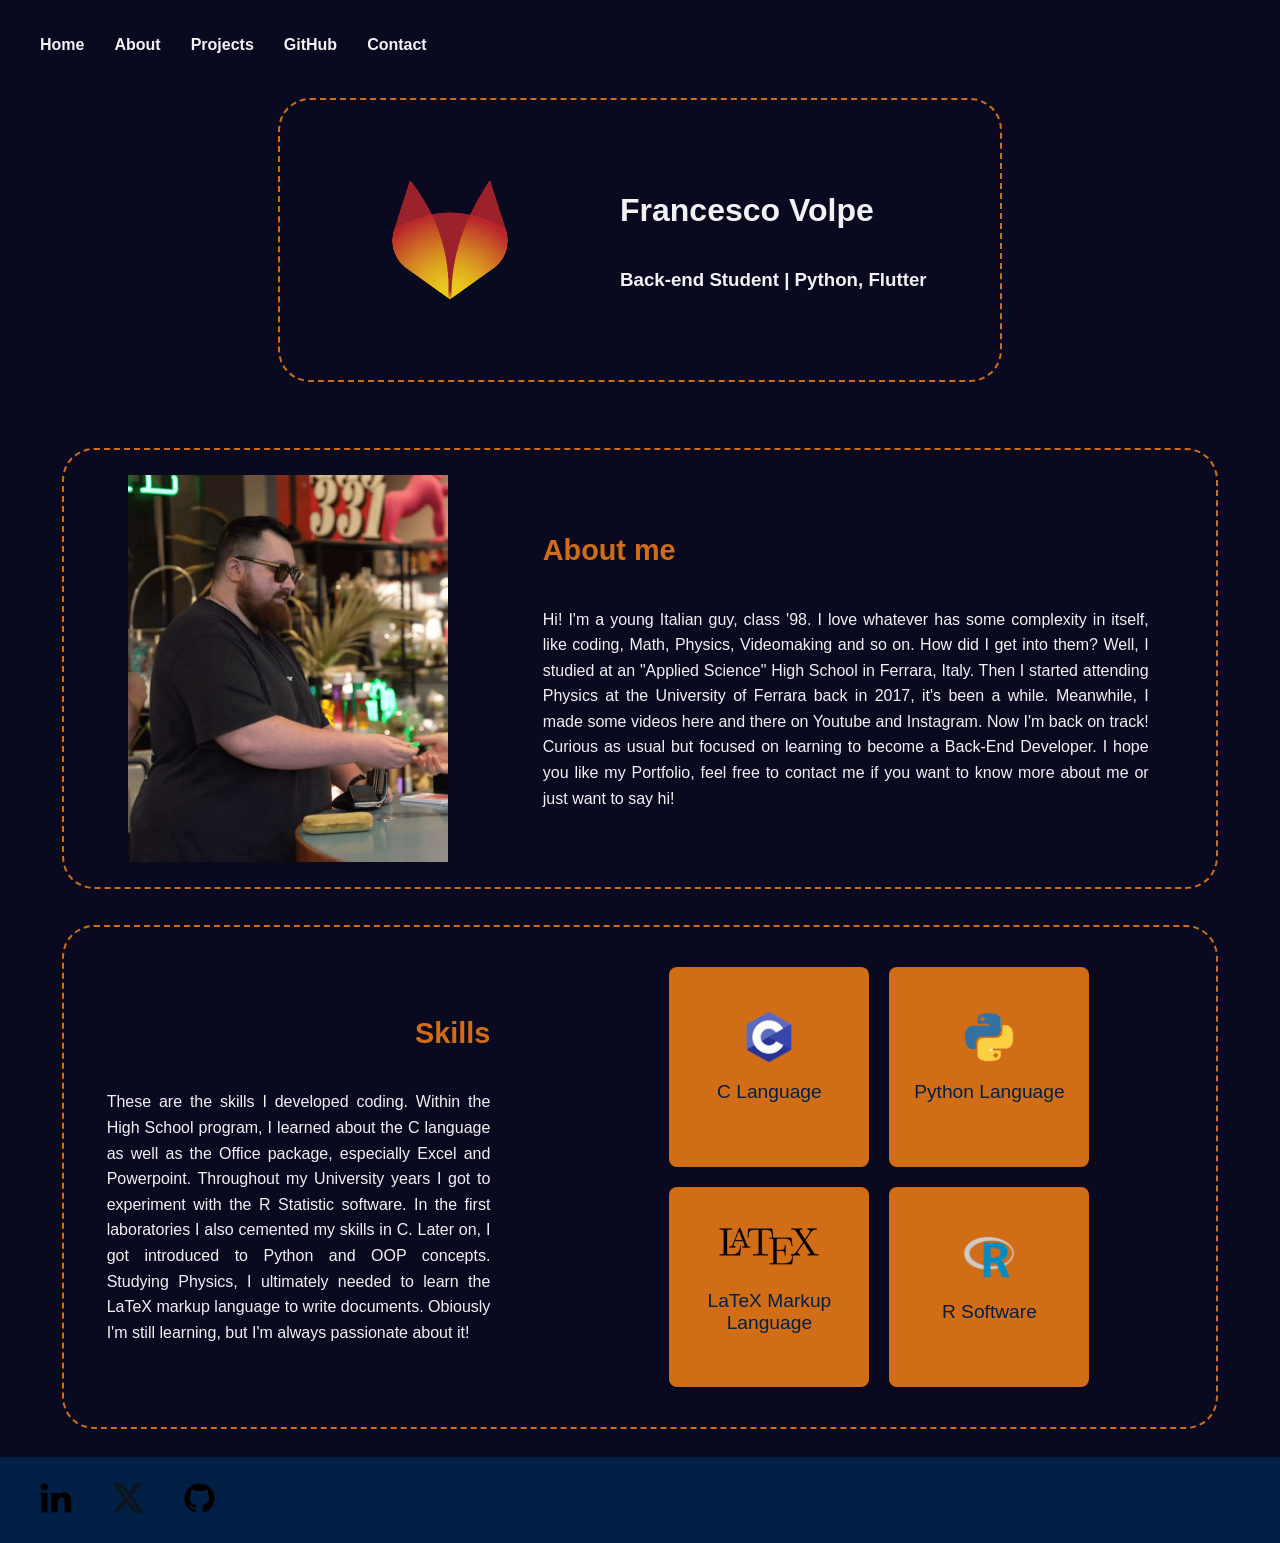
==== commit 75c40bf3: "finished contact page, wow" ====
--- a/docs/index.html
+++ b/docs/index.html
@@ -18,9 +18,13 @@
 </head>
 <body>
     <header>
-        <!-- Logo Mockup at the top, navbar on the top right and my name -->
-        <!-- Header backroung picture, a personal mockup -->
-        <img src="images/logo_mockup.png" alt="logo mockup">
+        <div class="header-main">
+            <img src="images/logo.png" alt="logo">
+            <div class="header-title">
+                <h1>Francesco Volpe</h1>
+                <h3>Back-end Student | Python, Flutter</h3>
+            </div>
+        </div>
         <!-- Navbar with cross references -->
         <nav>
             <button class="menu-toggle" id="menu-toggle">
@@ -35,8 +39,6 @@
                 <li><a href="contact.html" alt="contact information">Contact</a></li>
             </ul>
         </nav>
-        <h1>Francesco Volpe</h1>
-        <h3>Back-end Student | Python, Flutter</h3>
     </header>
 
     <main>
@@ -118,17 +120,22 @@
         <nav>
             <ul>
                 <li>
-                    <a href="mailto:francesco.volpe@example.com">Email</a>
+                    <a href="https://www.linkedin.com/in/francesco-volpe-a74a031b6/" target="_blank">
+                        <img src="images/socials_logo/linkedin_logo.png" alt="preview">
+                    </a>
                 </li>
                 <li>
-                    <a href="https://www.linkedin.com/in/francesco-volpe-a74a031b6/" target="_blank">LinkedIn</a>
+                    <a href="https://x.com/TheFox_43" target="_blank">
+                        <img src="images/socials_logo/x_logo.png" alt="preview">
+                    </a>
                 </li>
                 <li>
-                    <a href="https://github.com/FrancescoVolpe" target="_blank">GitHub</a>
+                    <a href="https://github.com/FrancescoVolpe" target="_blank">
+                        <img src="images/socials_logo/github_logo.png" alt="preview">
+                    </a>
                 </li>
             </ul>
         </nav>
-        <p><a href="https://maps.app.goo.gl/qTKh9sCd3nWnhoSq8" target="_blank">Ferrara, Italy</a></p>
     </footer>
 
     <script src="js/main.js"></script>
--- a/docs/css/style.css
+++ b/docs/css/style.css
@@ -1,9 +1,32 @@
 /*
 ** Gloabl Page Style
-*/
+**
+** Palette:
+** Terminal color(srgb 0.043137254901960784 0.054901960784313725 0.0784313725490196)
+** Blue #021f45
+** Dark Blue #090a1f
+** Another Blue #1A2CA3
+** Ice #f0f2f4
+** Orange #d16d16
+*/
+
+html, body{
+    height: 100%;
+    margin: 0;
+}
 
 body{
-    background-color: #f0f2f4;
+    background-color: #090a1f;
+
+    /* Put the footer down and use full page space */
+    display: grid;
+    grid-template-rows: auto 1fr auto;
+    min-height: 100vh;
+}
+
+main{
+    display: grid;
+    width: 100%;
 }
 
 /*
@@ -13,19 +36,61 @@
 header{
     /* Position of the header box in the page */
     width: 100%;
-    height: 320px;
+    height: 380px;
+    margin-bottom: 50px;
+
+    display: grid;
     position: relative;
     font-family: 'Montserrat', sans-serif;
 }
 
-header img{
-    position: absolute;
-    top: 0;
-    left: 0;
+#secondary-header{
+    /* Position of the header box in the page */
     width: 100%;
-    height: 100%;
-    object-fit: cover;
-    z-index: -1; /* Don't know, don't ask */
+    height: 50px;
+    margin-bottom: 30px;
+
+    display: grid;
+    position: relative;
+    font-family: 'Montserrat', sans-serif;
+}
+
+.header-main{
+    /* Dimensions */
+    width: 720px;
+    height: 280px;
+
+    /* Position */
+    align-self: flex-end;
+    justify-self: center;
+
+    /* Position objects inside the header-main box */
+    display: grid;
+    grid-template-columns: 2fr 3fr;
+    gap: 20px;
+
+    /* Border */
+    border-radius: 30px;
+    outline: 2px dashed #d16d16;
+}
+
+.header-main img{
+    grid-column: 1;
+    width: 220px;
+    justify-self: right;
+    align-self: center;
+}
+
+.header-title{
+    grid-column: 2;
+    align-self: center;
+    margin: 10px 20px;
+    padding: 10px 20px;
+
+    display: flex;
+    flex-direction: column;
+    
+    color: #f0f2f4;
 }
 
 header nav{
@@ -48,12 +113,11 @@
 .menu a{
     color: #f0f2f4;
     font-weight: bold;
-    text-shadow: 2px 2px 4px black;
     text-decoration: none;
 }
 
-/* Hamburger button */
 .menu-toggle{
+    position: sticky;
     width: 50px;
     padding: 10px 0;
     display: none;
@@ -64,29 +128,45 @@
     cursor: pointer;
 }
 
-header h1,
-header h3{
-    color: #f0f2f4;
-    justify-self: center;
-    align-self: center;
-    transform: translate(+50%,+120px);
-    text-shadow: 2px 2px 4px black;
-}
-
 /*
 ** Responsive design for the personal info section: smartphones
 */
 
 @media (max-width: 768px){
     header{
-        height: 200px;
-    }
-
-    header img{
-        height: 200px;
+        height: 590px;
+    }
+
+    #secondary-header{
+        margin: 10px 0;
+    }
+
+    .header-main{
+        width: 90%;
+        height: 440px;
+        
+        margin: 20px 0;
+        padding: 20px 0;
+
+        gap: 0;
+        grid-template-columns: 1fr;
+    }
+
+    .header-main img{
+        height: 180px;
+        width: 180px;
+        justify-self: center;
+    }
+
+    .header-title{
+        grid-column: 1;
+        margin: 0 0;
+        padding: 0 0;
+        text-align: center;
     }
 
     header nav{
+        position: fixed;
         top: 0;
     }
 
@@ -95,7 +175,7 @@
         top: 40px;
         
         width: 100px;
-        background: #021f45;
+        background: #1A2CA3;
         
         flex-direction: column;
         align-items: flex-start;
@@ -111,22 +191,6 @@
     .menu-toggle{
         display: block;
     }
-
-    header h1,
-    header h3{
-        justify-self: center;
-        align-self: center;
-        text-align: center;
-        transform: translate(0, +60px);
-    }
-
-    header h1{
-        font-size: 1.8em;
-    }
-
-    header h3{
-        font-size: 1.2em;
-    }
 }
 
 /*
@@ -134,15 +198,11 @@
 */
 
 footer{
-    /* Position of the items inside */
-    display: flex;
-    justify-content: space-between;
-    align-items: center;
-    gap: 40px;
-
     /* Dimensions of the footer */
     width: 100%;
-    padding: 10px 0px;
+    padding: 10px 0;
+    margin: 10px 0;
+    justify-items: center;
 
     /* Style of the footer box */
     background-color: #021f45;
@@ -151,30 +211,12 @@
 
 footer nav ul{
     display: flex;
-    gap: 20px;
+    gap: 40px;
     list-style: none;
 }
 
-footer nav ul a,
-footer p,
-footer p a{
-    color: #f0f2f4;
-    text-decoration: none;
-    font-weight: bold;
-}
-
-footer p{
-    padding-right: 40px;
-}
-
-/*
-** Responsive design for the footer
-*/
-
-@media (max-width: 768px){
-    footer p{
-        padding-right: 25px;
-    }
+footer img{
+    height: 30px;
 }
 
 /*
@@ -195,7 +237,8 @@
     /* Position and structure of the info box in the page */
     display: grid;
     grid-template-columns: 2fr 3fr;
-    width: 100%;
+    width: 90%;
+    justify-self: center;
 
     /* Structure of the elements inside the info box */
     gap: 30px;
@@ -205,8 +248,10 @@
     /* Style of the info box in the page */
     margin: 20px 0;
     padding: 10px 0;
-    background-color: #fff;
-    box-shadow: 0 5px 4px rgba(0,0,0,0.1);
+
+    /* Border */
+    border-radius: 30px;
+    outline: 2px dashed #d16d16;
 }
 
 .info img{
@@ -239,7 +284,7 @@
     text-align: justify;
     font-size: 1em;
     line-height: 1.6;
-    color: #333;
+    color: #f0f2f4;
 }
 
 .info-text p a{
@@ -259,7 +304,6 @@
     }
 
     .info img{
-        width: 80%;
         height: auto;
         max-width: 250px;
         grid-row: auto;
@@ -288,16 +332,19 @@
     /* Style inside of the skills box */
     display: grid;
     grid-template-columns: 2fr 3fr;
+    width: 90%;
+    justify-self: center;
     gap: 30px;
     align-items: center;
     justify-items: center;
 
     /* Style of the skills box in the page */
-    width: 100%;
     margin: 20px 0;
     padding: 10px 0;
-    background-color: #fff;
-    box-shadow: 0px 5px 4px rgba(0,0,0,0.1);
+    
+    /* Border */
+    border-radius: 30px;
+    outline: 2px dashed #d16d16;
 
     /* Style of the header text */
     font-family: 'Montserrat', sans-serif;
@@ -319,6 +366,7 @@
     text-align: justify;
     padding-left: 5%;
     line-height: 1.6;
+    color: #f0f2f4;
 }
 
 .skill-cards{
@@ -428,6 +476,13 @@
         padding-inline: 5%;
         font-size: 1em;
     }
+
+    .card{
+        width: 150px;
+        height: 150px;
+        padding: 0 0px;
+        perspective: 1000px;
+    }
 }
 
 /*
@@ -438,14 +493,17 @@
 
 .info-welcome{
     /* Position and structure of the info box in the page */
-    width: 100%;
+    width: 90%;
+    justify-self: center;
     align-items: center;
 
     /* Style of the info box in the page */
     margin: 20px 0;
     padding: 10px 0;
-    background-color: #fff;
-    box-shadow: 0px 5px 4px rgba(0,0,0,0.1);
+
+    /* Border */
+    border-radius: 30px;
+    outline: 2px dashed #d16d16;
 
     /* Style of the header text */
     font-family: 'Montserrat', sans-serif;
@@ -465,7 +523,7 @@
     text-align: justify;
     font-size: 1em;
     line-height: 1.6;
-    color: #333;
+    color: #c5c5c5;
 }
 
 /*
@@ -486,13 +544,16 @@
 
 .edu{
     /* Position and structure of the info box in the page */
-    width: 100%;
+    width: 90%;
+    justify-self: center;
 
     /* Style of the info box in the page */
     margin: 20px 0;
     padding: 10px 0;
-    background-color: #fff;
-    box-shadow: 0px 5px 4px rgba(0,0,0,0.1);
+
+    /* Border */
+    border-radius: 30px;
+    outline: 2px dashed #d16d16;
 
     /* Style of the header text */
     font-family: 'Montserrat', sans-serif;
@@ -506,7 +567,7 @@
 
 .title{
     /* Style of the box */
-    width: 95%;
+    width: 90%;
     border-radius: 8px;
     justify-self: center;
     align-self: center;
@@ -518,7 +579,7 @@
     /* Style of the info box in the page */
     margin: 20px auto;
     padding: 10px 0;
-    background-color: #f0f2f4;
+    background-color: #a3b3ca;
     box-shadow: 0px 5px 4px rgba(0,0,0,0.1);
 
     /* Style of the header text */
@@ -556,6 +617,19 @@
 }
 
 /*
+** Minimal animations
+*/
+
+.title{
+    transition: transform 0.3s ease, box-shadow 0.3s ease;
+}
+
+.title:hover{
+    transform: translateY(-5px);
+    box-shadow: 0px 10px 20px rgba(218, 218, 218, 0.15);
+}
+
+/*
 ** Responsive design for the personal info education section: smartphones
 */
 
@@ -566,7 +640,6 @@
     }
 
     .title{
-        width: 90%;
         grid-template-columns: 1fr;
         padding: 15px 0;
     }
@@ -593,13 +666,16 @@
 
 .work{
     /* Position and structure of the info box in the page */
-    width: 100%;
+    width: 90%;
+    justify-self: center;
 
     /* Style of the info box in the page */
     margin: 20px 0;
     padding: 10px 0;
-    background-color: #fff;
-    box-shadow: 0px 5px 4px rgba(0,0,0,0.1);
+
+    /* Border */
+    border-radius: 30px;
+    outline: 2px dashed #d16d16;
 
     /* Style of the header text */
     font-family: 'Montserrat', sans-serif;
@@ -613,7 +689,7 @@
 
 .job{
     /* Style of the box */
-    width: 95%;
+    width: 90%;
     border-radius: 8px;
     justify-self: center;
     align-self: center;
@@ -625,8 +701,7 @@
     /* Style of the info box in the page */
     margin: 20px auto;
     padding: 10px 0;
-    background-color: #f0f2f4;
-    box-shadow: 0px 5px 4px rgba(0,0,0,0.1);
+    background-color: #a3b3ca;
 
     /* Style of the header text */
     font-family: 'Montserrat', sans-serif;
@@ -658,8 +733,21 @@
     font-size: 1.2em;
 }
 
-.company h3{
+.company h4{
     font-size: 1em;
+}
+
+/*
+** Minimal animations
+*/
+
+.job{
+    transition: transform 0.3s ease, box-shadow 0.3s ease;
+}
+
+.job:hover{
+    transform: translateY(-5px);
+    box-shadow: 0px 10px 20px rgba(218, 218, 218, 0.15);
 }
 
 /*
@@ -674,7 +762,6 @@
     }
 
     .job{
-        width: 90%;
         grid-template-columns: 1fr;
         padding: 15px 0;
     }
@@ -696,6 +783,151 @@
 }
 
 /*
+** Style for the tongues section
+*/
+
+.languages{
+    /* Position and structure of the info box in the page */
+    width: 90%;
+    justify-self: center;
+    align-items: center;
+
+    /* Style of the info box in the page */
+    margin: 20px 0;
+    padding: 10px 0;
+
+    /* Border */
+    border-radius: 30px;
+    outline: 2px dashed #d16d16;
+
+    /* Style of the header text */
+    font-family: 'Montserrat', sans-serif;
+}
+
+.languages h2,
+.languages p{
+    padding-inline: 5%;
+}
+
+.languages h2{
+    font-size: 1.8em;
+    color: #d16d16;
+}
+
+.languages p{
+    text-align: justify;
+    font-size: 1em;
+    line-height: 1.6;
+    color: #333;
+}
+
+.tongue{
+    /* Style of the box */
+    width: 90%;
+    border-radius: 8px;
+    justify-self: center;
+    align-self: center;
+
+    /* Position and structure of the info box in the page */
+    display: grid;
+    grid-template-columns: 2fr 3fr;
+
+    /* Style of the info box in the page */
+    margin: 20px auto;
+    padding: 10px 0;
+    background-color: #a3b3ca;
+    box-shadow: 0px 5px 4px rgba(0,0,0,0.1);
+
+    /* Style of the header text */
+    font-family: 'Montserrat', sans-serif;
+}
+
+.tongue h3,
+.tongue h4{
+    grid-column: 1;
+    margin: 0 0;
+    padding: 10px 7%;
+    color: #021f45;
+}
+
+.tongue h3{
+    font-size: 1.2em;
+}
+
+.tongue h4{
+    font-size: 1em;
+}
+
+.level-bars{
+    grid-column: 2;
+    width: 95%;
+    display: flex;
+    gap: 4px; /* Spazio tra le tacche */
+    align-items: flex-end; /* Tacche allineate alla base */
+    height: 20px;
+    padding-inline: 5%;
+}
+
+.small-bar{
+    width: 6.5%;
+    height: 100%;
+    background-color: white;
+    border-radius: 8px;
+}
+
+.small-bar-filled{
+    width: 6.5%;
+    height: 100%;
+    background-color: #021f45;
+    border-radius: 8px;
+}
+
+/*
+** Minimal animations
+*/
+
+.tongue{
+    transition: transform 0.3s ease, box-shadow 0.3s ease;
+}
+
+.tongue:hover{
+    transform: translateY(-5px);
+    box-shadow: 0px 10px 20px rgba(218, 218, 218, 0.15);
+}
+
+/*
+** Responsive design for the languages section: smartphones
+*/
+
+@media (max-width: 768px) {
+    .languages h2{
+        justify-self: center;
+        text-align: center;
+        font-size: 1.5em;
+    }
+
+    .tongue{
+        grid-template-columns: 1fr;
+        padding: 15px 0;
+    }
+
+    .tongue h3,
+    .tongue h4{
+        align-self: center;
+        grid-column: 1;
+        text-align: center;
+        margin: 0 0;
+        padding: 10px 0;
+    }
+
+    .level-bars{
+        grid-column: 1;
+        padding: 10px 5%;
+        justify-self: center;
+    }
+}
+
+/*
 **
 ** Style for the projects.html page
 **
@@ -703,13 +935,16 @@
 
 .projects-info{
     /* Position and structure of the info box in the page */
-    width: 100%;
+    width: 90%;
+    justify-self: center;
 
     /* Style of the info box in the page */
     margin: 20px 0;
     padding: 10px 0;
-    background-color: #fff;
-    box-shadow: 0px 5px 4px rgba(0,0,0,0.1);
+
+    /* Border */
+    border-radius: 30px;
+    outline: 2px dashed #d16d16;
 
     /* Style of the header text */
     font-family: 'Montserrat', sans-serif;
@@ -723,22 +958,23 @@
 
 .projects-info p{
     padding-inline: 5%;
+    text-align: justify;
     font-size: 1em;
     line-height: 1.6;
-    color: #333;
+    color: #c6c6c6;
 }
 
 .language{
-    width: 100%;
+    width: 90%;
+    justify-self: center;
+
+    /* Style of the info box in the page */
     margin: 20px 0;
     padding: 10px 0;
-    background-color: #fff;
-
-    /* Style of the languages box in the page */
-    margin: 20px 0;
-    padding: 10px 0;
-    background-color: #fff;
-    box-shadow: 0px 5px 4px rgba(0,0,0,0.1);
+
+    /* Border */
+    border-radius: 30px;
+    outline: 2px dashed #d16d16;
 
     /* Style of the header text */
     font-family: 'Montserrat', sans-serif;
@@ -754,14 +990,13 @@
     padding-inline: 5%;
     font-size: 1em;
     line-height: 1.6;
-    color: #333;
+    color: #c6c6c6;
     text-align: justify;
 }
 
 .projects-list{
-    width: 100%;
-    margin: 20px 0;
-    padding: 10px 0;
+    width: 90%;
+    justify-self: center;
 
     /* Position of the projects inside the box */
     display: flex;
@@ -772,6 +1007,7 @@
 
 .project{
     width: 500px;
+    justify-self: center;
 
     display: grid;
     grid-template-columns: 2fr 3fr;
@@ -781,8 +1017,8 @@
     /* Style of the languages box in the page */
     margin: 20px 0;
     padding: 10px 0;
-    background-color: #f0f2f4;
-    box-shadow: 0px 5px 4px rgba(0,0,0,0.1);
+    border-radius: 8px;
+    background-color: #a3b3ca;
 }
 
 .project h3{
@@ -800,11 +1036,25 @@
 }
 
 .project p{
+    text-align: justify;
     grid-column: 2;
     padding-inline: 5%;
     font-size: 1em;
     line-height: 1.6;
     color: #333;
+}
+
+/*
+** Minimal animations
+*/
+
+.project{
+    transition: transform 0.3s ease, box-shadow 0.3s ease;
+}
+
+.project:hover{
+    transform: translateY(-5px);
+    box-shadow: 0px 10px 20px rgba(218, 218, 218, 0.15);
 }
 
 /*
@@ -822,12 +1072,16 @@
         font-size: 1.5em;
     }
 
+    .projects-info p{
+        justify-self: center;
+    }
+
     .projects-list{
         gap: 0;
     }
 
     .project{
-        width: 90%;
+        width: 95%;
         grid-template-columns: 1fr;
         gap: 20px;
     }
@@ -852,8 +1106,14 @@
     justify-self: center;
     background-color: #021f45;
     font-family: 'Montserrat', sans-serif;
-    border-radius: 8px;
+
+    /* Style of the info box in the page */
+    margin: 20px 0;
     padding: 10px 10px;
+
+    /* Border */
+    border-radius: 8px;
+    outline: 2px dashed #d16d16;
 }
 
 /*
@@ -862,142 +1122,209 @@
 **
 */
 
-/*
-** Style for the contact form section
-*/
-
-.contact{
-    /* Position and structure of the form box in the page */
-    width: 100%;
-    display: grid;
-    grid-template-columns: 2fr 3fr;
-
-    /* Style of the form box in the page */
+.contacts{
+    width: 90%;
+    justify-self: center;
+
+    /* Style of the info box in the page */
     margin: 20px 0;
     padding: 10px 0;
-    background-color: #fff;
-    box-shadow: 0px 5px 4px rgba(0,0,0,0.1);
+
+    /* Border */
+    border-radius: 30px;
+    outline: 2px dashed #d16d16;
 
     /* Style of the form text */
     font-family: 'Montserrat', sans-serif;
 }
 
-.contact h2{
-    padding-inline: 10%;
+.contacts h2{
+    padding-inline: 5%;
     font-size: 1.8em;
     color: #d16d16;
 }
 
-.contact form{
+/*
+** Terminal look: header
+*/
+
+.terminal{
+    width: 90%;
+    margin: 20px 0;
+    justify-self: center;
+}
+
+.header{
+    display: flex;
+    align-items: center;
+    padding: 10px 10px;
+    margin: 0;
+    background-color: #050514;
+    border-radius: 8px 8px 0 0;
+}
+
+.dot{
+    width: 12px;
+    height: 12px;
+    border-radius: 50%;
+    display: inline-block;
+    margin-right: 8px;
+}
+
+.red{
+    background-color: #ff5f56;
+}
+
+.yellow{
+    background-color: #ffbd2e;
+}
+
+.green{
+    background-color: #27c93f;
+}
+
+/*
+** Terminal look: body
+*/
+
+.body{
+    padding: 10px 10px;
+    background: linear-gradient(to right, #0d0f2c, #050514);
+    background-color: #05061f;
+    color: #d16d16;
+    border-radius: 0 0 8px 8px;
+    display: flex;
+    flex-direction: column;
+    gap: 10px;
+}
+
+.body a{
+    width: 220px; /* fix of the link being clickable all the line */
+    color: #f0f2f4;
+    text-decoration: none;
+}
+
+.prompt{
+    color: #f0f2f4;
+}
+
+.result{
+    color: #f0f2f4;
+    margin: 5px 0;
+}
+
+.result-link{
+    width: 266px;
+    padding: 10px 10px;
+    background-color: #021f45;
+    border-radius: 8px;
+    outline: 2px dashed #d16d16;
+    font-weight: bold;
+}
+
+.social-links{
+    display: flex;
+    flex-wrap: wrap;
+    gap: 20px;
+}
+
+.social{
+    width: 220px;
+    padding: 5px 5px;
+
+    border-radius: 8px;
+    outline: 2px dashed #d16d16;
+    background-color: #021f45;
+}
+
+.social a{
+    display: flex;
+    flex-direction: row;
+    align-items: center;
+    gap: 20px;
+    color: #f0f2f4;
+    text-decoration: none;
+    font-weight: bold;
+}
+
+.social img{
+    padding: 0 10px;
+    height: 30px;
+}
+
+/*
+** Style for the contact form section
+*/
+
+.contact-form{
+    /* Position and structure of the form box in the page */
+    width: 90%;
     grid-column: 1;
-    width: 100%;
-
+    justify-self: center;
+    justify-content: center;
+    display: flex;
+    flex-direction: column;
+
+    /* Style of the form text */
+    font-family: 'Montserrat', sans-serif;
+}
+
+.contact-form form{
+    width: 90%;
     display: flex;
     flex-direction: column;
     gap: 20px;
-    padding-inline: 10%;
-    align-items: stretch;
-}
-
-.contact form label{
+}
+
+.contact-form form label{
     display: flex;
     flex-direction: column;
     gap: 10px;
-    align-self: flex-start;
-    color: #021f45;
-    font-size: 1em;
-}
-
-.contact form label input{
-    width: 100%;
-    min-width: 220px;
-    padding: 5% 5%;
-    font-family: 'Montserrat', sans-serif;
-    border: 1px solid #021f45;
-    border-radius: 8px;
-}
-
-.contact form label textarea{
-    width: 100%;
-    min-width: 220px;
+    color: #f0f2f4;
+}
+
+.contact-form form label input,
+.contact-form form label textarea{
+    width: 90%;
+    max-width: 280px;
+    padding: 10px 10px;
+    background-color: #021f45;
+    color: #f0f2f4;
+    font-family: 'Montserrat', sans-serif;
+    border-radius: 8px;
+    border: none;
+    outline: 2px dashed #d16d16;
+}
+
+.contact-form form label textarea{
     min-height: 250px;
-    margin: 2% 0%;
-    padding: 5% 5%;
-    font-family: 'Montserrat', sans-serif;
-    border: 1px solid #021f45;
-    border-radius: 8px;
-}
-
-.contact form button{
-    align-self: flex-start;
+}
+
+/* Applica il tuo stile SOLO al focus */
+.contact-form form label input:focus,
+.contact-form form label textarea:focus {
+    outline: 2px dashed #d16d16;
+}
+
+.contact-form form button{
+    width: 90%;
+    max-width: 305px;
     padding: 10px 20px;
     background-color: #d16d16;
     color: #f0f2f4;
-    border: 2px solid #021f45;
-    border-radius: 8px;
+    border-radius: 8px;
+    border: none;
     font-weight: bold;
     cursor: pointer;
     font-family: 'Montserrat', sans-serif;
 }
 
-.maps{
-    display: flex;
-    width: 100%;
-    max-width: 750px;
-    justify-content: center;
-    align-self: center;
-}
-
-.maps iframe{
-    width: 90%;
-    height: 90%;
-    min-height: 350px;
-    border-radius: 8px;
-}
-
-/*
-** Responsive design for the contact form section: smartphones
-*/
-
-@media (max-width: 768px) {
-    .contact{
-        grid-template-columns: 1fr;
-        align-items: center;
-    }
-
-    .contact h2{
-        text-align: center;
-        font-size: 1.5em;
-    }
-
-    .contact form{
-        justify-self: center;
-        align-self: center;
-        align-items: center;
-    }
-
-    .contact form label{
-        text-align: center;
-        align-self: center;
-        justify-self: center;
-    }
-
-    .contact form label input{
-        align-self: center;
-        justify-self: center;
-    }
-
-    .contact form label textarea{
-        align-self: center;
-        justify-self: center;
-    }
-
-    .contact form button{
-        align-self: center;
-    }
-
-    .maps{
-        min-height: 250px;
-        margin: 30px 0;
+/*
+** Responsive design for contact form: mobile
+*/
+
+@media (max-width: 768px){
+    .contact-form form button{
+        width: 100%; /* small fix */
     }
 }
